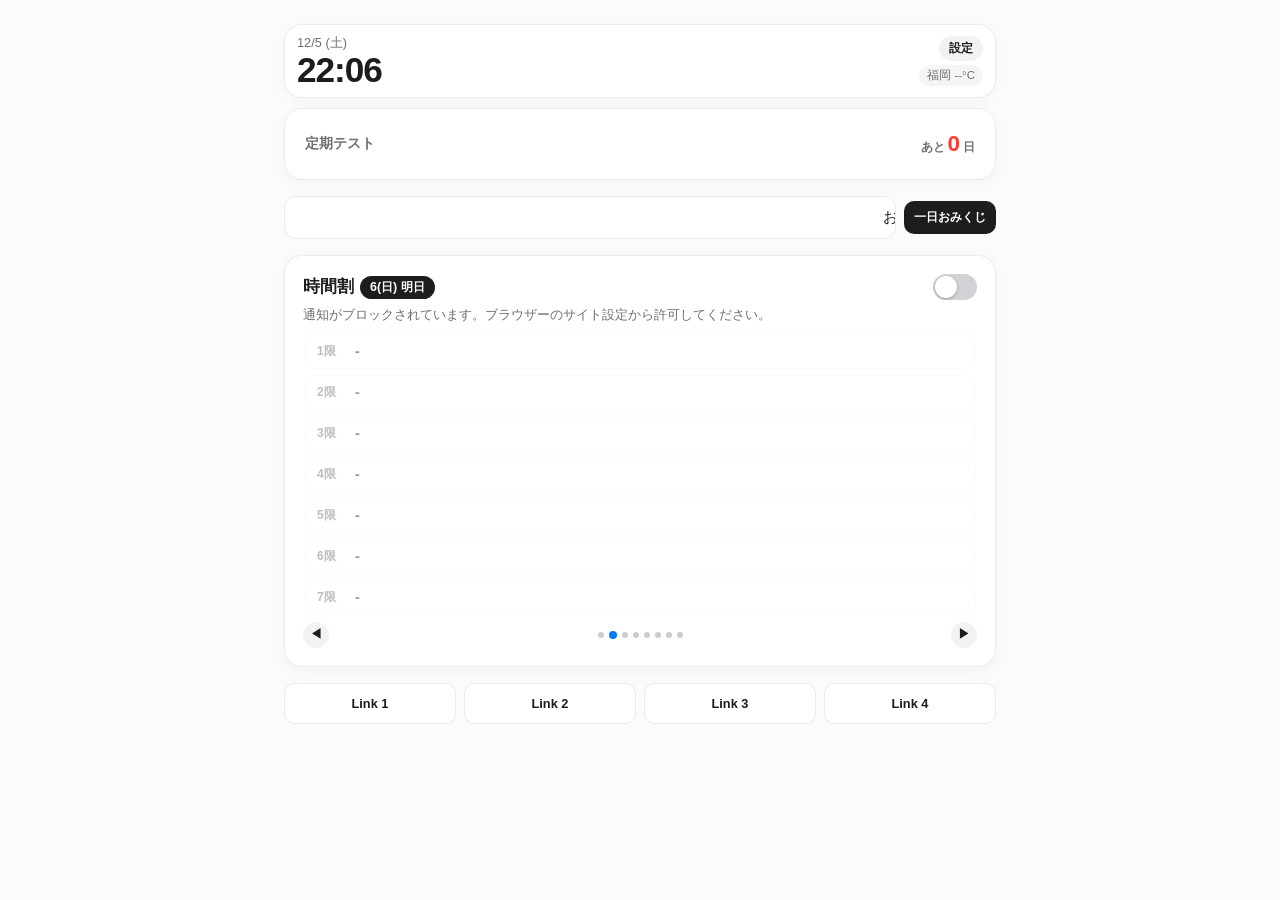
==== index.html @ 756558ee "Add subject selectors and schedule details Co-authored-by: Copilot <223556219+Copilot@users.noreply." ====
<!DOCTYPE html>
<html lang="ja">
<head>
  <meta charset="UTF-8">
  <meta name="viewport" content="width=device-width, initial-scale=1.0, maximum-scale=1.0, user-scalable=no, viewport-fit=cover">
  <meta name="theme-color" content="#fbfbfd">
  <title>1−4 案内箱</title>


  <!-- ☁️ Supabase ライブラリ -->
  <script src="https://cdn.jsdelivr.net/npm/@supabase/supabase-js@2"></script>


  <style>
    :root {
      --bg: #fbfbfd;
      --card: rgba(255, 255, 255, 0.88);
      --text: #1d1d1f;
      --sub: #6e6e73;
      --border: rgba(0, 0, 0, 0.08);
      --radius: 18px;
      --accent-red: #ff3b30;
      --accent-blue: #007aff;
      --accent-orange: #ff9500;
      --accent-purple: #af52de;
    }


    * { box-sizing: border-box; margin: 0; padding: 0; -webkit-tap-highlight-color: transparent; }

    html { min-height: 100%; background-color: var(--bg); }

    body {
      background-color: var(--bg);
      background-size: cover;
      background-position: center;
      background-attachment: fixed;
      min-height: 100vh;
      min-height: 100dvh;
      font-family: -apple-system, BlinkMacSystemFont, "SF Pro Text", "Helvetica Neue", sans-serif;
      color: var(--text);
      padding: calc(clamp(12px, 2.5vw, 24px) + env(safe-area-inset-top, 0px)) calc(clamp(12px, 3vw, 24px) + env(safe-area-inset-right, 0px)) calc(40px + env(safe-area-inset-bottom, 0px)) calc(clamp(12px, 3vw, 24px) + env(safe-area-inset-left, 0px));
      max-width: 760px;
      margin: 0 auto;
      -webkit-font-smoothing: antialiased;
    }


    .view { display: flex; flex-direction: column; gap: clamp(10px, 1.8vw, 16px); width: 100%; }
    .hidden, [hidden] { display: none !important; }


    /* すりガラスカード */
    .card {
      background: var(--card);
      border-radius: var(--radius);
      padding: clamp(12px, 2vw, 18px);
      border: 1px solid var(--border);
      backdrop-filter: blur(16px);
      -webkit-backdrop-filter: blur(16px);
      box-shadow: 0 4px 20px rgba(0,0,0,0.03);
    }


    /* トップエリア */
    .top-section-container { display: flex; gap: 10px; align-items: stretch; width: 100%; }
    .top-left-group { flex: 1; display: flex; flex-direction: column; gap: 10px; min-width: 0; }


    .banner-card {
      width: 115px; flex-shrink: 0; padding: 0; overflow: hidden;
      border-radius: var(--radius); display: flex; align-items: center; justify-content: center;
    }
    .banner-img { width: 100%; height: 100%; object-fit: cover; display: block; }


    /* ヘッダー */
    .status-bar { display: flex; justify-content: space-between; align-items: center; gap: 6px; padding: 10px 12px; }
    .header-left { display: flex; flex-direction: column; flex-shrink: 0; }
    .date { font-size: clamp(0.72rem, 1vw, 0.85rem); color: var(--sub); font-weight: 500; }
    .time { font-size: clamp(1.5rem, 3.2vw, 2.2rem); font-weight: 700; line-height: 1; letter-spacing: -0.03em; }


    .header-center { flex: 1; text-align: center; padding: 0 2px; overflow: hidden; }
    .header-custom-text { font-size: clamp(0.72rem, 1vw, 0.9rem); font-weight: 600; color: var(--text); white-space: nowrap; overflow: hidden; text-overflow: ellipsis; }


    .header-right { display: flex; flex-direction: column-reverse; align-items: flex-end; gap: 4px; flex-shrink: 0; }
    .weather { font-size: clamp(0.68rem, 0.9vw, 0.78rem); color: var(--sub); background: rgba(0,0,0,0.04); padding: 3px 8px; border-radius: 20px; font-weight: 500; white-space: nowrap; }
    .settings-btn { background: rgba(0,0,0,0.05); border: none; padding: 4px 10px; border-radius: 20px; cursor: pointer; font-size: clamp(0.72rem, 0.95vw, 0.82rem); color: var(--text); font-weight: 600; transition: background 0.2s; white-space: nowrap; }
    .settings-btn:active { background: rgba(0,0,0,0.12); }


    /* 明日提出・緊急提出物カード */
    .urgent-submission-card {
      background: linear-gradient(135deg, rgba(255, 59, 48, 0.08), rgba(255, 149, 0, 0.08));
      border: 1px solid rgba(255, 59, 48, 0.2);
    }
    .urgent-header { display: flex; align-items: center; gap: 6px; font-size: 0.9rem; font-weight: 700; color: var(--accent-red); margin-bottom: 8px; }
    .push-notification-toggle {
      appearance: none;
      -webkit-appearance: none;
      position: relative;
      width: 44px;
      height: 26px;
      flex: 0 0 auto;
      border: 0;
      border-radius: 999px;
      background: #d1d1d6;
      cursor: pointer;
      transition: background-color 0.2s ease;
    }
    .push-notification-toggle::after {
      content: "";
      position: absolute;
      top: 2px;
      left: 2px;
      width: 22px;
      height: 22px;
      border-radius: 50%;
      background: #fff;
      box-shadow: 0 1px 3px rgba(0, 0, 0, 0.25);
      transition: transform 0.2s ease;
    }
    .push-notification-toggle:checked { background: #34c759; }
    .push-notification-toggle:checked::after { transform: translateX(18px); }
    .push-notification-toggle:focus-visible { outline: 3px solid rgba(0, 122, 255, 0.45); outline-offset: 3px; }
    .push-notification-toggle:disabled { cursor: wait; opacity: 0.65; }
    .push-notification-status { display: none; margin: -4px 0 8px; font-size: 0.8rem; line-height: 1.45; color: var(--sub); }
    .push-notification-status:not(:empty) { display: block; }
    @media (prefers-reduced-motion: reduce) {
      .push-notification-toggle, .push-notification-toggle::after { transition: none; }
    }


    /* カウントダウン（インスタ風） */
    .insta-countdown-container { position: relative; overflow: hidden; border-radius: var(--radius); touch-action: pan-y; }
    .insta-slide-wrap { display: flex; transition: transform 0.42s cubic-bezier(0.22, 1, 0.36, 1); width: 100%; will-change: transform; }
    .insta-slide-item { flex: 0 0 100%; min-width: 100%; display: flex; justify-content: space-between; align-items: center; padding: 4px 2px; }
    .countdown-title { font-size: 0.85rem; font-weight: 700; color: var(--sub); }
    .countdown-days-wrap { display: flex; align-items: baseline; gap: 3px; }
    .countdown-label { font-size: 0.75rem; font-weight: 600; color: var(--sub); }
    .countdown-num { font-size: 1.4rem; font-weight: 800; color: var(--accent-red); }


    .insta-nav { display: flex; justify-content: space-between; align-items: center; margin-top: 6px; }
    .insta-arrow { background: rgba(0,0,0,0.05); border: none; width: 26px; height: 26px; border-radius: 13px; cursor: pointer; font-size: 0.75rem; font-weight: bold; color: var(--text); display: flex; align-items: center; justify-content: center; }
    .insta-arrow:disabled { opacity: 0.2; cursor: default; }
    .insta-dots { display: flex; gap: 5px; align-items: center; justify-content: center; }
    .insta-dot { width: 6px; height: 6px; border-radius: 50%; background: rgba(0,0,0,0.2); transition: all 0.2s; }
    .insta-dot.active { width: 8px; height: 8px; background: var(--accent-blue); }


    /* 電光掲示板 */
    .ticker-wrap { overflow: hidden; white-space: nowrap; background: var(--card); border: 1px solid var(--border); border-radius: 12px; padding: 10px 12px; backdrop-filter: blur(16px); }
    .ticker-content { display: inline-block; padding-left: 100%; animation: marquee var(--ticker-duration, 15s) linear infinite; font-size: clamp(0.85rem, 1.2vw, 0.95rem); font-weight: 500; color: var(--text); }
    @keyframes marquee { 0% { transform: translate3d(0, 0, 0); } 100% { transform: translate3d(-100%, 0, 0); } }
    .ticker-row { display: flex; align-items: center; gap: 8px; }
    .ticker-row .ticker-wrap { flex: 1; min-width: 0; }
    .ticker-omikuji-btn { flex: 0 0 auto; border: 0; border-radius: 10px; padding: 8px 10px; color: #fff; background: var(--text); font-size: 0.75rem; font-weight: 700; cursor: pointer; }
    .ticker-wrap.neon { box-shadow: 0 0 8px var(--neon-color), 0 0 18px var(--neon-color); }
    .ticker-content.neon { text-shadow: 0 0 5px var(--neon-color), 0 0 14px var(--neon-color); }
    .ticker-wrap.flicker { animation: neon-flicker 900ms ease-out both; }
    @keyframes neon-flicker { 0%, 12%, 24% { opacity: .35; } 8%, 20%, 38%, 100% { opacity: 1; } 10%, 22% { opacity: .55; } }
    @media (prefers-reduced-motion: reduce) { .ticker-content { animation: none; padding-left: 0; } .ticker-wrap.flicker { animation: none; } }


    /* 時間割 */
    .schedule-header { display: flex; justify-content: space-between; align-items: center; margin-bottom: 10px; flex-wrap: wrap; gap: 6px; }
    .schedule-card-header { justify-content: space-between; }
    .push-notification-switch { display: inline-flex; align-items: center; margin-left: auto; cursor: pointer; }
    .schedule-title-group { display: flex; align-items: center; gap: 6px; flex-wrap: wrap; }
    .schedule-title { font-size: clamp(0.95rem, 1.3vw, 1.1rem); font-weight: 700; }
    .schedule-badge { font-size: 0.78rem; background: var(--text); color: #fff; padding: 3px 10px; border-radius: 12px; font-weight: 600; }
    .schedule-tag-badge { font-size: 0.78rem; background: rgba(0, 122, 255, 0.12); color: var(--accent-blue); padding: 3px 10px; border-radius: 12px; font-weight: 700; border: 1px solid rgba(0, 122, 255, 0.2); }


    .schedule-list { display: flex; flex-direction: column; gap: 6px; }
    .schedule-track { display: flex; overflow-x: auto; scroll-snap-type: x mandatory; scroll-behavior: smooth; overscroll-behavior-x: contain; -webkit-overflow-scrolling: touch; scrollbar-width: none; touch-action: pan-x pan-y; }
    .schedule-track::-webkit-scrollbar { display: none; }
    .schedule-day-slide { flex: 0 0 100%; min-width: 100%; scroll-snap-align: center; scroll-snap-stop: always; padding: 1px; }
    .holiday-omikuji-form { display: grid; gap: 8px; margin-top: 10px; }
    .holiday-omikuji-form .input { width: 100%; }
    @media (prefers-reduced-motion: reduce) { .schedule-track, .insta-slide-wrap { scroll-behavior: auto; transition-duration: 0.01ms; } }
    .slot-row { display: flex; align-items: center; gap: 10px; padding: 8px 12px; background: rgba(0, 0, 0, 0.03); border-radius: 10px; border: 1px solid rgba(0,0,0,0.03); }
    .slot-row.empty { opacity: 0.45; background: transparent; }
    .slot-row[role="button"] { cursor: pointer; }
    .slot-row[role="button"]:focus-visible { outline: 3px solid rgba(0, 122, 255, 0.45); outline-offset: 2px; }
    .slot-num { font-size: 0.75rem; font-weight: 700; color: var(--sub); width: 28px; flex-shrink: 0; }
    .slot-subject { font-size: 0.9rem; font-weight: 700; color: var(--text); width: 110px; flex-shrink: 0; overflow: hidden; text-overflow: ellipsis; white-space: nowrap; }
    .slot-detail { font-size: 0.78rem; color: var(--sub); flex: 1; overflow: hidden; text-overflow: ellipsis; white-space: nowrap; }


    .song-title-head { font-size: 0.9rem; font-weight: 700; color: var(--accent-purple); display: flex; align-items: center; gap: 6px; margin-bottom: 8px; }


    /* 提出物UI */
    .submission-row { display: flex; align-items: center; gap: 10px; padding: 8px 12px; background: rgba(0, 0, 0, 0.03); border-radius: 10px; border: 1px solid rgba(0,0,0,0.03); }
    .submission-title { font-size: 0.9rem; font-weight: 700; color: var(--text); width: 110px; flex-shrink: 0; overflow: hidden; text-overflow: ellipsis; white-space: nowrap; }
    .submission-date { font-size: 0.73rem; font-weight: 700; color: var(--accent-red); background: rgba(255, 59, 48, 0.1); padding: 3px 8px; border-radius: 6px; flex-shrink: 0; white-space: nowrap; }
    .submission-detail { font-size: 0.78rem; color: var(--sub); flex: 1; overflow: hidden; text-overflow: ellipsis; white-space: nowrap; }
    .schedule-detail-modal-box { max-height: min(85dvh, 760px); overflow-y: auto; }
    .schedule-detail-date { font-size: 0.82rem; font-weight: 600; color: var(--sub); }
    .schedule-detail-section { display: flex; flex-direction: column; gap: 8px; }
    .schedule-detail-label { font-size: 0.82rem; font-weight: 700; color: var(--sub); }
    .schedule-detail-text,
    .schedule-related-empty,
    .schedule-related-card { min-width: 0; overflow-wrap: break-word; word-break: break-word; white-space: pre-wrap; line-height: 1.65; }
    .schedule-detail-text { font-size: 0.92rem; }
    .schedule-related-list { display: flex; flex-direction: column; gap: 8px; }
    .schedule-related-card { padding: 10px 12px; border-radius: 10px; border: 1px solid var(--border); background: rgba(0, 0, 0, 0.03); }
    .schedule-related-title { font-weight: 700; }
    .schedule-related-deadline { margin-top: 3px; font-size: 0.78rem; font-weight: 700; color: var(--accent-red); }
    .schedule-related-detail { margin-top: 6px; font-size: 0.85rem; color: var(--sub); }
    @media (max-width: 600px) {
      .submission-row { display: grid; grid-template-columns: minmax(0, 1fr) auto; gap: 6px 8px; }
      .submission-title { width: auto; min-width: 0; white-space: normal; overflow-wrap: anywhere; }
      .submission-date { justify-self: end; }
      .submission-detail { grid-column: 1 / -1; min-width: 0; white-space: normal; overflow-wrap: anywhere; }
    }


    /* LINK */
    .home-links-grid { display: grid; grid-template-columns: repeat(4, 1fr); gap: 8px; }
    .compact-link-btn { background: var(--card); border: 1px solid var(--border); border-radius: 10px; padding: clamp(8px, 1.2vw, 12px) 4px; font-size: clamp(0.72rem, 1vw, 0.82rem); font-weight: 600; color: var(--text); text-align: center; cursor: pointer; overflow: hidden; text-overflow: ellipsis; white-space: nowrap; }


    /* 設定画面 */
    .settings-header { display: flex; justify-content: space-between; align-items: center; margin-bottom: 12px; }
    .settings-title { font-size: 1.2rem; font-weight: 700; }
    .form-group { display: flex; flex-direction: column; gap: 6px; margin-bottom: 14px; }
    .form-label { font-size: 0.82rem; font-weight: 600; color: var(--sub); }
    .input, .select { padding: 10px; border: 1px solid var(--border); border-radius: 10px; font-size: 0.9rem; background: rgba(245, 245, 247, 0.8); outline: none; }
    .file-input-wrapper { display: flex; gap: 8px; align-items: center; }


    .date-select-bar { display: flex; gap: 6px; overflow-x: auto; padding-bottom: 6px; margin-bottom: 10px; scrollbar-width: none; }
    .date-chip { flex: 0 0 auto; padding: 6px 12px; border-radius: 16px; border: 1px solid var(--border); font-size: 0.78rem; font-weight: 600; background: #fff; cursor: pointer; color: var(--sub); }
    .date-chip.selected { background: var(--text); color: #fff; border-color: var(--text); }


    .tag-select-container { display: flex; justify-content: space-between; align-items: center; background: rgba(0,0,0,0.02); padding: 8px 12px; border-radius: 10px; border: 1px solid var(--border); margin-bottom: 10px; }
    .tag-display-btn { background: var(--text); color: #fff; border: none; padding: 6px 14px; border-radius: 20px; font-size: 0.82rem; font-weight: 600; cursor: pointer; }


    .schedule-editor-grid { display: flex; flex-direction: column; gap: 8px; }
    .period-edit-row { display: flex; gap: 6px; align-items: center; }
    .period-tag { font-size: 0.75rem; font-weight: 700; width: 32px; color: var(--sub); flex-shrink: 0; }


    .edit-item-row { display: flex; gap: 6px; align-items: center; background: rgba(249, 249, 251, 0.8); padding: 8px; border-radius: 10px; border: 1px solid var(--border); margin-bottom: 6px; flex-wrap: wrap; }
    .del-btn { background: var(--accent-red); color: #fff; border: none; padding: 8px 12px; border-radius: 8px; cursor: pointer; font-size: 0.8rem; font-weight: 600; white-space: nowrap; }
    .add-btn { background: #34c759; color: #fff; border: none; padding: 10px; border-radius: 10px; cursor: pointer; font-size: 0.85rem; font-weight: 600; }
    .save-btn { background: var(--text); color: #fff; border: none; padding: 12px; border-radius: 12px; font-weight: 600; cursor: pointer; margin-top: 10px; }


    /* モーダル */
    .modal { position: fixed; inset: 0; background: rgba(0,0,0,0.4); backdrop-filter: blur(12px); display: flex; align-items: center; justify-content: center; opacity: 0; pointer-events: none; transition: opacity 0.2s; z-index: 1000; }
    .modal.active { opacity: 1; pointer-events: auto; }
    .modal-box { background: var(--card); width: 90%; max-width: 380px; border-radius: 20px; padding: 20px; display: flex; flex-direction: column; gap: 12px; }
    .modal-header { display: flex; justify-content: space-between; align-items: center; }
    .modal-close-btn { background: rgba(0,0,0,0.06); border: none; font-size: 1.1rem; width: 30px; height: 30px; border-radius: 15px; cursor: pointer; color: var(--sub); font-weight: bold; display: flex; align-items: center; justify-content: center; }
    .push-support-message { font-size: 0.92rem; line-height: 1.7; color: var(--text); }


    .tag-list-chips { display: flex; flex-wrap: wrap; gap: 8px; max-height: 180px; overflow-y: auto; padding: 4px; }
    .tag-chip-item { padding: 8px 14px; border-radius: 20px; border: 1px solid var(--border); background: #fff; font-size: 0.85rem; font-weight: 600; color: var(--text); cursor: pointer; }
    .tag-chip-item.active { background: var(--accent-blue); color: #fff; border-color: var(--accent-blue); }

    @media (max-width: 600px) {
      #settings-view { gap: 10px; }
      #settings-view > .card { padding: 12px; }
      #settings-view .form-group { min-width: 0; }
      #settings-view .input,
      #settings-view .select { min-width: 0; max-width: 100%; font-size: 16px; }
      #settings-view button,
      #tag-modal button,
      #omikuji-modal button { min-height: 44px; }

      .settings-header { position: sticky; top: 0; z-index: 2; padding: 4px 0 10px; background: var(--card); }
      .settings-header .settings-btn { min-height: 44px; padding: 8px 14px; }
      .file-input-wrapper { align-items: stretch; flex-direction: column; }
      .file-input-wrapper .input,
      .file-input-wrapper .del-btn { width: 100%; }
      .date-select-bar { gap: 8px; margin-right: -4px; padding: 2px 4px 10px; scroll-padding-inline: 4px; -webkit-overflow-scrolling: touch; }
      .date-chip { min-height: 44px; display: inline-flex; align-items: center; justify-content: center; padding: 8px 14px; }

      .tag-select-container { align-items: stretch; flex-direction: column; gap: 8px; }
      .tag-select-container > div { line-height: 1.5; overflow-wrap: anywhere; }
      .tag-display-btn,
      #settings-view .add-btn,
      #settings-view .omikuji-settings-btn,
      #settings-view > .card > .save-btn { width: 100%; }

      .period-edit-row { display: grid; grid-template-columns: 36px minmax(0, 1fr); gap: 8px; }
      .period-tag { grid-row: span 2; width: auto; }
      .period-edit-row .input,
      .period-edit-row .select { width: 100%; }
      .sub-edit-item > .select { width: 100%; }

      .edit-item-row { align-items: stretch; gap: 8px; padding: 10px; }
      .evt-edit-item,
      .link-edit-item { display: grid; grid-template-columns: minmax(0, 1fr); }
      .sub-edit-item { display: grid; grid-template-columns: minmax(0, 1fr); }
      .sub-edit-item > div { display: grid !important; grid-template-columns: repeat(2, minmax(0, 1fr)); width: 100%; }
      .sub-edit-item .select { width: 100%; }
      .edit-item-row .del-btn { width: 100%; }
      #omikuji-admin-list .edit-item-row { display: grid; grid-template-columns: minmax(0, 1fr) 72px; }
      #omikuji-admin-list .omikuji-rarity,
      #omikuji-admin-list .omikuji-message { grid-column: 1 / -1; width: 100%; }
      #omikuji-admin-list input[type="color"] { width: 100%; min-height: 44px; }
      #omikuji-admin-list .del-btn { width: 100%; }

      #settings-view > .card > .save-btn {
        position: sticky;
        bottom: 8px;
        z-index: 2;
        margin-top: 8px;
        padding: 14px;
        box-shadow: 0 4px 16px rgba(0, 0, 0, 0.18);
      }
      .modal { align-items: flex-end; padding: calc(12px + env(safe-area-inset-top, 0px)) calc(12px + env(safe-area-inset-right, 0px)) calc(12px + env(safe-area-inset-bottom, 0px)) calc(12px + env(safe-area-inset-left, 0px)); }
      .modal-box { width: 100%; max-width: none; max-height: min(85dvh, 720px); overflow-y: auto; padding: 16px; border-radius: 20px 20px 14px 14px; }
      .tag-list-chips { max-height: min(35dvh, 280px); }
      #tag-modal > .modal-box > div[style*="display:flex"] { align-items: stretch; flex-direction: column; }
      #tag-modal #new-tag-input,
      #tag-modal .add-btn { width: 100%; }
    }
  </style>
</head>
<body>


  <!-- ================= ホーム画面 ================= -->
  <div id="home-view" class="view">


    <!-- トップコンテナ -->
    <div class="top-section-container">
      <div class="top-left-group">
        <header class="card status-bar">
          <div class="header-left">
            <div id="date" class="date">--/-- (-)</div>
            <div id="time" class="time">00:00</div>
          </div>


          <div class="header-center">
            <div id="header-custom-display" class="header-custom-text"></div>
          </div>


          <div class="header-right">
            <div id="weather" class="weather">福岡 --°C</div>
            <button class="settings-btn" onclick="openAuthModal()">設定</button>
          </div>
        </header>


        <!-- 🚨 「明日提出」緊急提出物カード（カウントダウンの上に配置） -->
        <div id="urgent-submission-card" class="card urgent-submission-card hidden">
          <div class="urgent-header">
            <span>🚨 明日締め切り・提出物</span>
          </div>
          <div id="urgent-submission-list" class="schedule-list"></div>
        </div>


        <!-- ⏳ カウントダウン（インスタ風スライド） -->
        <div id="countdown-card" class="card hidden">
          <div class="insta-countdown-container">
            <div id="countdown-slide-wrap" class="insta-slide-wrap"></div>
          </div>
          <div id="countdown-insta-nav" class="insta-nav">
            <button id="cd-prev-btn" class="insta-arrow" onclick="prevCdSlide()">◀</button>
            <div id="cd-dots-container" class="insta-dots"></div>
            <button id="cd-next-btn" class="insta-arrow" onclick="nextCdSlide()">▶</button>
          </div>
        </div>
      </div>


      <!-- 縦長広告バナー -->
      <div id="banner-card" class="card banner-card hidden">
        <img id="banner-img" class="banner-img" src="" alt="広告バナー">
      </div>
    </div>


    <!-- 電光掲示板 -->
    <div class="ticker-row">
      <div class="ticker-wrap">
        <div id="ticker-text" class="ticker-content">お知らせはありません</div>
      </div>
      <button id="ticker-omikuji-btn" class="ticker-omikuji-btn" onclick="drawOmikuji()">一日おみくじ</button>
    </div>

    <!-- 📅 時間割 -->
    <div class="card">
      <div class="schedule-header schedule-card-header">
        <div class="schedule-title-group">
          <span class="schedule-title">時間割</span>
          <span id="schedule-target-label" class="schedule-badge">--</span>
          <span id="schedule-tag-label-date" class="schedule-tag-badge hidden">#休み</span>
        </div>
        <label class="push-notification-switch">
          <input
            id="push-notification-toggle"
            class="push-notification-toggle"
            type="checkbox"
            role="switch"
            aria-label="明日の時間割と提出物の通知"
            aria-describedby="push-notification-status">
        </label>
      </div>
      <p id="push-notification-status" class="push-notification-status" role="status" aria-live="polite"></p>
      
      <div id="schedule-list-container" class="schedule-track"></div>


      <div class="insta-nav">
        <button id="sched-prev-btn" class="insta-arrow" onclick="prevHomeOffset()">◀</button>
        <div id="sched-dots-container" class="insta-dots"></div>
        <button id="sched-next-btn" class="insta-arrow" onclick="nextHomeOffset()">▶</button>
      </div>
    </div>


    <!-- 📝 全提出物一覧 -->
    <div id="submissions-card" class="card hidden">
      <div class="schedule-header" style="margin-bottom: 8px;">
        <div class="schedule-title-group">
          <span class="schedule-title">📝 提出物・課題一覧</span>
        </div>
      </div>
      <div id="submissions-list-container" class="schedule-list"></div>
    </div>


    <!-- 🔗 小型LINKボタン集 -->
    <div id="home-links" class="home-links-grid"></div>
  </div>


  <!-- ================= 設定画面 ================= -->
  <div id="settings-view" class="view hidden">
    <div class="card">
      <div class="settings-header">
        <span class="settings-title">設定</span>
        <button class="settings-btn" onclick="showHome()">閉じる</button>
      </div>


      <div class="form-group">
        <label class="form-label">パスワード設定</label>
        <input type="password" id="cfg-password" class="input" placeholder="新しいパスワード（空欄の場合は変更なし）">
      </div>


      <!-- ⏳ カウントダウン管理 -->
      <div class="form-group" style="background: rgba(0,0,0,0.02); padding: 10px; border-radius: 10px;">
        <label class="form-label">⏳ イベントカウントダウン</label>
        <div id="event-editor-list"></div>
        <button class="add-btn" style="margin-top:6px;" onclick="addEventItem()">＋ イベントを追加</button>
      </div>


      <!-- 📢 縦長広告バナー -->
      <div class="form-group" style="background: rgba(0,0,0,0.02); padding: 10px; border-radius: 10px;">
        <label class="form-label">📢 部活・イベント縦長広告バナー</label>
        <div class="file-input-wrapper">
          <input type="file" id="cfg-banner-file" accept="image/*" class="input" onchange="handleBannerFileSelect(event)" style="flex: 1;">
          <button type="button" class="del-btn" onclick="clearBannerImage()">✕ 解除</button>
        </div>
      </div>


      <div class="form-group">
        <label class="form-label">ヘッダー表示テキスト</label>
        <input type="text" id="cfg-header-text" class="input" placeholder="例: 3年A組 / 本日の目標 など">
      </div>


      <div class="form-group">
        <label class="form-label">背景色</label>
        <input type="color" id="cfg-bg-color" value="#fbfbfd" style="width: 100%; height: 38px; border: none; cursor: pointer; border-radius: 8px;">
      </div>
      
      <div class="form-group">
        <label class="form-label">背景画像設定</label>
        <div class="file-input-wrapper">
          <input type="file" id="cfg-bg-file" accept="image/*" class="input" onchange="handleFileSelect(event)" style="flex: 1;">
          <button type="button" class="del-btn" onclick="clearBgImage()">✕ 解除</button>
        </div>
      </div>


      <div class="form-group">
        <label class="form-label">流れるお知らせ（掲示板）</label>
        <input type="text" id="cfg-notice" class="input" placeholder="連絡事項を入力">
      </div>


      <!-- 時間割とタグ -->
      <div class="form-group">
        <label class="form-label">時間割の管理（8日分）</label>
        <div id="date-select-bar" class="date-select-bar"></div>
        
        <div class="tag-select-container">
          <div style="font-size:0.85rem; font-weight:600; color:var(--sub);" id="current-tag-text">タグ: 設定なし</div>
          <button type="button" class="tag-display-btn" onclick="openTagModal()">🏷️ タグを選択</button>
        </div>


        <div id="schedule-editor" class="schedule-editor-grid"></div>
      </div>


      <!-- 📝 提出物・課題の管理 (月・日選択式) -->
      <div class="form-group">
        <label class="form-label">📝 提出物・課題の管理</label>
        <div id="submission-editor-list"></div>
        <button class="add-btn" onclick="addSubmissionItem()">＋ 提出物を追加</button>
      </div>


      <div class="form-group">
        <label class="form-label">LINK設定</label>
        <div id="link-editor-list"></div>
        <button class="add-btn" onclick="addLinkItem()">＋ リンクを追加</button>
      </div>

      <button type="button" class="add-btn omikuji-settings-btn" onclick="openOmikujiModal()">🎲 おみくじ</button>
      <button class="save-btn" onclick="saveSettings()">設定を保存して全員に共有</button>
    </div>
  </div>


  <!-- モーダル類 -->
  <div id="auth-modal" class="modal" onclick="closeAuthModal()">
    <div class="modal-box" onclick="event.stopPropagation()">
      <div class="modal-header">
        <div style="font-weight:700; font-size:1.1rem;">パスワード入力</div>
        <button class="modal-close-btn" onclick="closeAuthModal()">✕</button>
      </div>
      <input type="password" id="pwd-input" class="input" placeholder="パスワードを入力" onkeydown="if(event.key==='Enter') verifyPassword()">
      <button class="save-btn" onclick="verifyPassword()">認証</button>
    </div>
  </div>


  <div id="tag-modal" class="modal" onclick="closeTagModal()">
    <div class="modal-box" onclick="event.stopPropagation()">
      <div class="modal-header">
        <div style="font-weight:700; font-size:1.1rem;">🏷️ タグ一覧・選択</div>
        <button class="modal-close-btn" onclick="closeTagModal()">✕</button>
      </div>
      <div id="tag-list-chips" class="tag-list-chips"></div>
      <div style="display:flex; gap:6px; margin-top:8px;">
        <input type="text" id="new-tag-input" class="input" placeholder="新しいタグ名（例: 行事）" style="flex:1;">
        <button class="add-btn" style="white-space:nowrap; padding:8px 12px;" onclick="addNewTag()">追加</button>
      </div>
    </div>
  </div>


  <div id="omikuji-modal" class="modal" onclick="closeOmikujiModal()">
    <div class="modal-box" onclick="event.stopPropagation()">
      <div class="modal-header">
        <div style="font-weight:700; font-size:1.1rem;">🎲 おみくじ一覧・編集</div>
        <button class="modal-close-btn" onclick="closeOmikujiModal()">✕</button>
      </div>
      <div id="omikuji-admin-list"></div>
      <button type="button" class="add-btn" onclick="addOmikujiItem()">＋ おみくじを追加</button>
      <div id="omikuji-save-status" class="form-label" aria-live="polite">おみくじ設定はSupabaseのsettingsに保存されます。</div>
      <button type="button" class="save-btn" onclick="saveOmikujiSettings()">おみくじ設定を保存</button>
    </div>
  </div>

  <div id="push-support-modal" class="modal" aria-hidden="true" onclick="closePushSupportModal()">
    <div
      class="modal-box"
      role="dialog"
      aria-modal="true"
      aria-labelledby="push-support-title"
      aria-describedby="push-support-message"
      onclick="event.stopPropagation()">
      <div class="modal-header">
        <div id="push-support-title" style="font-weight:700; font-size:1.1rem;">プッシュ通知の設定について</div>
        <button type="button" class="modal-close-btn" aria-label="閉じる" onclick="closePushSupportModal()">✕</button>
      </div>
      <p id="push-support-message" class="push-support-message"></p>
      <button type="button" class="save-btn" onclick="closePushSupportModal()">閉じる</button>
    </div>
  </div>

  <div id="schedule-detail-modal" class="modal" aria-hidden="true" onclick="closeScheduleDetailModal()">
    <div
      class="modal-box schedule-detail-modal-box"
      role="dialog"
      aria-modal="true"
      aria-labelledby="schedule-detail-title"
      onclick="event.stopPropagation()">
      <div class="modal-header">
        <div id="schedule-detail-title" style="font-weight:700; font-size:1.1rem;"></div>
        <button type="button" class="modal-close-btn" aria-label="閉じる" onclick="closeScheduleDetailModal()">✕</button>
      </div>
      <div id="schedule-detail-date" class="schedule-detail-date"></div>
      <section class="schedule-detail-section" aria-labelledby="schedule-detail-content-label">
        <div id="schedule-detail-content-label" class="schedule-detail-label">授業の詳細・持ち物・メモ</div>
        <div id="schedule-detail-content" class="schedule-detail-text"></div>
      </section>
      <section class="schedule-detail-section" aria-labelledby="schedule-related-label">
        <div id="schedule-related-label" class="schedule-detail-label">関連する提出物</div>
        <div id="schedule-related-list" class="schedule-related-list"></div>
      </section>
    </div>
  </div>

  <script>
    const SUPABASE_URL = "https://kvlruwtidwvopfsphnqc.supabase.co";
    const VAPID_PUBLIC_KEY = "BNEeyz-ltZd7IsY6MKKSa-nA0_Uj8epEBhDEdVnNdfTEN07qyacsUCgCYS2PJqWLm_CiG6TMitpfDTyefsGXgKA";
    const SUPABASE_PUBLIC_KEY = "eyJhbGciOiJIUzI1NiIsInR5cCI6IkpXVCJ9.eyJpc3MiOiJzdXBhYmFzZSIsInJlZiI6Imt2bHJ1d3RpZHd2b3Bmc3BobnFjIiwicm9sZSI6ImFub24iLCJpYXQiOjE3OTEzMjkxNzUsImV4cCI6MjEwNjkwNTE3NX0.Iqc7ezCNKaU68UmgBOEsETdQjZHgbhKXOx6mK0utvBk";
    const SUPABASE_KEY = "eyJhbGciOiJIUzI1NiIsInR5cCI6IkpXVCJ9.eyJpc3MiOiJzdXBhYmFzZSIsInJlZiI6Imt2bHJ1d3RpZHd2b3Bmc3BobnFjIiwicm9sZSI6ImFub24iLCJpYXQiOjE3OTEzMjkxNzUsImV4cCI6MjEwNjkwNTE3NX0.Iqc7ezCNKaU68UmgBOEsETdQjZHgbhKXOx6mK0utvBk";


    let supabaseClient = null;
    try {
      if (window.supabase && typeof window.supabase.createClient === 'function') {
        supabaseClient = window.supabase.createClient(SUPABASE_URL, SUPABASE_PUBLIC_KEY);
      }
    } catch(e) { console.error("Supabase Error:", e); }


    const days = ['日', '月', '火', '水', '木', '金', '土'];
    const SUBJECT_OPTIONS = [
      '歴史総合', '公共', '数学A', '数学1', '現代の国語', '言語文化',
      '物理基礎', '生物基礎', 'コミュニケーション1', '論理表現１',
      '総合探求', '保健', '家庭基礎', '美術１', '体育'
    ];
    const _0x9b = atob('eXVtaXJpbWE=');


    let portalData = { headerText: '', bgColor: '#fbfbfd', notice: 'お知らせはありません', customPassword: '' };
    let eventsData = [{ title: '定期テスト', date: '' }];
    let linksData = [{ label: 'Link 1', url: '' }, { label: 'Link 2', url: '' }, { label: 'Link 3', url: '' }, { label: 'Link 4', url: '' }];
    let submissionsData = []; 
    let customTags = ['休み', '定期テスト']; 
    let omikujiList = [
      { rarity: '大吉', message: '小テストで満点！今日は自信を持っていこう。', color: '#ff2d55' },
      { rarity: '中吉', message: '平和で楽しい一日になりそう。', color: '#39ff14' },
      { rarity: '小吉', message: '誰かの親切に出会えるかも。', color: '#00c8ff' },
      { rarity: '凶', message: '忘れ物に注意。出発前に持ち物を確認しよう。', color: '#bf5af2' }
    ];
    let selectedImageBase64 = '';
    let selectedBannerBase64 = '';
    let scheduleData = {};
    let currentHomeOffset = 0;
    let currentCdIndex = 0;
    let selectedEditDateKey = '';


    const SETTINGS_REFRESH_INTERVAL_MS = 5 * 60 * 1000;
    let settingsAuthorized = false;
    let midnightTimer = null;
    let scheduleScrollTimer = null;
    let countdownTouchStart = null;
    let lastSettingsFetchAt = 0;
    let settingsFetchInProgress = false;
    let submissionsLoadedFromSupabase = false;
    let submissionExpiryInProgress = false;
    let lastAutoScheduleDate = new Date().getHours() >= 18 ? todayISODate() : '';


    async function fetchAllFromSupabase(showErrors = true) {
      if (settingsFetchInProgress) return;
      settingsFetchInProgress = true;
      submissionsLoadedFromSupabase = false;
      lastSettingsFetchAt = Date.now();
      try {
        if (supabaseClient) {
          const { data, error } = await supabaseClient.from('settings').select('key, value');
          let hasSavedOmikuji = false;
          if (error) {
            console.error('settingsテーブルの読み込みに失敗しました:', error);
            if (showErrors) alert(`設定を読み込めませんでした: ${error.message}`);
          } else if (data && data.length > 0) {
            const config = {};
            data.forEach(item => { config[item.key] = item.value; });
            hasSavedOmikuji = Object.prototype.hasOwnProperty.call(config, 'omikuji_list');


            portalData.headerText = config.header_text || '';
            portalData.bgColor = config.bg_color || '#fbfbfd';
            portalData.notice = config.notice || 'お知らせはありません';
            portalData.customPassword = config.custom_password || '';
            selectedImageBase64 = config.bg_img_file || '';
            selectedBannerBase64 = config.banner_img_file || '';


            if (config.event_list) { try { eventsData = JSON.parse(config.event_list); } catch(e){} }
            if (config.schedules) { try { scheduleData = JSON.parse(config.schedules); } catch(e){} }
            if (config.links) { try { linksData = JSON.parse(config.links); } catch(e){} }
            if (Object.prototype.hasOwnProperty.call(config, 'submissions')) {
              try {
                const savedSubmissions = JSON.parse(config.submissions);
                if (Array.isArray(savedSubmissions)) {
                  submissionsData = savedSubmissions;
                  submissionsLoadedFromSupabase = true;
                } else {
                  console.error('提出物設定の形式が正しくありません。');
                }
              } catch (err) {
                console.error('提出物設定を読み込めません:', err);
              }
            }
            if (config.custom_tags) { try { customTags = JSON.parse(config.custom_tags); } catch(e){} }
            if (config.omikuji_list) {
              try {
                const savedItems = JSON.parse(config.omikuji_list);
                if (Array.isArray(savedItems)) {
                  omikujiList = savedItems.map((item, index) => ({
                    rarity: item.rarity || '',
                    message: item.message || [item.title, item.desc].filter(Boolean).join(' ') || `おみくじ${index + 1}`,
                    color: item.color || item.neon_color || '#39ff14'
                  }));
                }
              } catch(e) { console.error('おみくじ設定を読み込めません:', e); }
            }
          }
          if (!error && !hasSavedOmikuji) {
            const { data: legacyItems, error: legacyError } = await supabaseClient
              .from('omikuji_items')
              .select('message, neon_color, enabled, sort_order')
              .order('sort_order')
              .limit(100);
            if (legacyError) {
              console.error('旧omikuji_itemsからの移行読み込みに失敗しました:', legacyError);
            } else if (legacyItems && legacyItems.length) {
              omikujiList = legacyItems
                .filter(item => item.enabled !== false)
                .map(item => ({ message: item.message, color: item.neon_color || '#39ff14' }));
            }
          }
        }
      } catch (err) { console.error('通信エラー:', err); }
      finally {
        settingsFetchInProgress = false;
        cleanAndMaintainSchedules();
        applyStylesAndText();
        renderHomeSchedule();
        renderHomeSubmissions();
        renderHomeLinks();
        restoreDailyOmikuji();
        void expireTodaySubmissions();
      }
    }

    async function expireTodaySubmissions() {
      const now = new Date();
      if (
        now.getHours() < 18 ||
        document.hidden ||
        !document.getElementById('settings-view').classList.contains('hidden') ||
        !submissionsLoadedFromSupabase ||
        settingsFetchInProgress ||
        submissionExpiryInProgress
      ) return;

      const todayMonth = String(now.getMonth() + 1);
      const todayDay = String(now.getDate());
      const remaining = submissionsData.filter(item =>
        !(String(Number(item.month)) === todayMonth && String(Number(item.day)) === todayDay)
      );
      if (remaining.length === submissionsData.length) return;
      if (!supabaseClient) {
        console.error('提出物を自動削除できません: Supabaseに接続されていません。');
        return;
      }

      submissionExpiryInProgress = true;
      try {
        const { error } = await supabaseClient
          .from('settings')
          .upsert([{ key: 'submissions', value: JSON.stringify(remaining) }], { onConflict: 'key' });
        if (error) {
          console.error('期限切れ提出物の削除に失敗しました:', error);
          return;
        }
        submissionsData = remaining;
        renderHomeSubmissions();
      } catch (error) {
        console.error('期限切れ提出物の削除に失敗しました:', error);
      } finally {
        submissionExpiryInProgress = false;
      }
    }

    async function refreshSettingsIfStale() {
      if (document.hidden || !document.getElementById('settings-view').classList.contains('hidden')) return;
      if (settingsFetchInProgress || Date.now() - lastSettingsFetchAt < SETTINGS_REFRESH_INTERVAL_MS) return;
      await fetchAllFromSupabase(false);
    }


    async function saveSettings() {
      if (!supabaseClient) { alert("❌ Supabase未接続"); return; }


      captureScheduleEditorInputs();


      const newPwd = document.getElementById('cfg-password').value.trim();
      const headerText = document.getElementById('cfg-header-text').value.trim();
      const bgColor = document.getElementById('cfg-bg-color').value;
      const notice = document.getElementById('cfg-notice').value.trim();


      // カウントダウン収集
      const evtItems = document.querySelectorAll('.evt-edit-item');
      eventsData = [];
      evtItems.forEach(item => {
        const title = item.querySelector('.evt-title').value.trim();
        const date = item.querySelector('.evt-date').value;
        if (title || date) eventsData.push({ title: title || 'イベント', date });
      });


      collectSubmissionInputs();


      // リンク収集
      const linkItems = document.querySelectorAll('.link-edit-item');
      linksData = [];
      linkItems.forEach(item => {
        const label = item.querySelector('.link-lbl').value.trim();
        const url = item.querySelector('.link-url').value.trim();
        if (label || url) linksData.push({ label: label || 'Link', url });
      });


      const updates = [
        { key: 'header_text', value: headerText },
        { key: 'bg_color', value: bgColor },
        { key: 'bg_img_file', value: selectedImageBase64 },
        { key: 'banner_img_file', value: selectedBannerBase64 },
        { key: 'notice', value: notice },
        { key: 'event_list', value: JSON.stringify(eventsData) },
        { key: 'schedules', value: JSON.stringify(scheduleData) },
        { key: 'submissions', value: JSON.stringify(submissionsData) },
        { key: 'links', value: JSON.stringify(linksData) },
        { key: 'custom_tags', value: JSON.stringify(customTags) },
      ];


      if (newPwd) updates.push({ key: 'custom_password', value: newPwd });


      const { error } = await supabaseClient.from('settings').upsert(updates, { onConflict: 'key' });


      if (error) { alert("❌ 保存失敗: " + error.message); }
      else {
        alert("☁️ 設定を保存しました！");
        await fetchAllFromSupabase();
        showHome();
      }
    }


    function getDateObj(offsetDays = 0) { const d = new Date(); d.setDate(d.getDate() + offsetDays); return d; }
    function formatDateKey(dateObj) { return `${String(dateObj.getMonth() + 1).padStart(2, '0')}-${String(dateObj.getDate()).padStart(2, '0')}`; }
    function scheduleKeyForDate(dateObj) {
      const isoKey = formatISODate(dateObj);
      const legacyKey = formatDateKey(dateObj);
      const hasScheduleContent = key => {
        const day = scheduleData[key];
        if (!day) return false;
        if (typeof day.tag === 'string' && day.tag.trim()) return true;
        return Array.from({ length: 7 }, (_, index) => day[index + 1])
          .some(period => period && (String(period.sub || '').trim() || String(period.det || '').trim()));
      };

      if (hasScheduleContent(isoKey)) return isoKey;
      if (hasScheduleContent(legacyKey)) return legacyKey;
      if (Object.prototype.hasOwnProperty.call(scheduleData, isoKey)) return isoKey;
      if (Object.prototype.hasOwnProperty.call(scheduleData, legacyKey)) return legacyKey;
      return isoKey;
    }
    function formatISODate(dateObj) { return `${dateObj.getFullYear()}-${String(dateObj.getMonth() + 1).padStart(2, '0')}-${String(dateObj.getDate()).padStart(2, '0')}`; }


    function formatDateLabel(dateObj, offset) {
      const m = dateObj.getMonth() + 1; const d = dateObj.getDate(); const w = days[dateObj.getDay()];
      let tag = offset === 0 ? '今日' : offset === 1 ? '明日' : offset === 7 ? '来週' : '';
      return `${d}(${w}) ${tag}`.trim();
    }

    function getSubmissionSubject(item) {
      if (SUBJECT_OPTIONS.includes(item.subject)) return item.subject;
      return SUBJECT_OPTIONS.includes(item.title) ? item.title : '';
    }

    function openScheduleDetailModal(targetDate, offset, period, periodData) {
      const subject = periodData.sub || '';
      document.getElementById('schedule-detail-title').textContent =
        `${period}時間目　${subject || '教科なし'}`;
      document.getElementById('schedule-detail-date').textContent =
        formatDateLabel(targetDate, offset);
      document.getElementById('schedule-detail-content').textContent =
        periodData.det || '詳細は登録されていません。';

      const relatedList = document.getElementById('schedule-related-list');
      relatedList.replaceChildren();
      const relatedSubmissions = subject
        ? submissionsData.filter(item => getSubmissionSubject(item) === subject)
        : [];
      if (relatedSubmissions.length === 0) {
        const emptyMessage = document.createElement('div');
        emptyMessage.className = 'schedule-related-empty';
        emptyMessage.textContent = '現在、関連する提出物はありません。';
        relatedList.append(emptyMessage);
      } else {
        relatedSubmissions.forEach(item => {
          const card = document.createElement('article');
          card.className = 'schedule-related-card';
          const title = document.createElement('div');
          title.className = 'schedule-related-title';
          title.textContent = item.title || item.subject || '課題';
          const deadline = document.createElement('div');
          deadline.className = 'schedule-related-deadline';
          deadline.textContent = item.month && item.day
            ? `提出期限：${item.month}月${item.day}日`
            : '提出期限：期限なし';
          const detail = document.createElement('div');
          detail.className = 'schedule-related-detail';
          detail.textContent = item.detail || '詳細はありません。';
          card.append(title, deadline, detail);
          relatedList.append(card);
        });
      }

      const modal = document.getElementById('schedule-detail-modal');
      modal.classList.add('active');
      modal.setAttribute('aria-hidden', 'false');
    }

    function closeScheduleDetailModal() {
      const modal = document.getElementById('schedule-detail-modal');
      modal.classList.remove('active');
      modal.setAttribute('aria-hidden', 'true');
    }


    function cleanAndMaintainSchedules() {
      for (let i = 0; i <= 7; i++) {
        const key = scheduleKeyForDate(getDateObj(i));
        if (!scheduleData[key]) scheduleData[key] = { tag: '' };
        for (let p = 1; p <= 7; p++) { if (!scheduleData[key][p]) scheduleData[key][p] = { sub: '', det: '' }; }
      }
    }


    function updateClock() {
      const now = new Date();
      document.getElementById('date').textContent = `${now.getMonth() + 1}/${now.getDate()} (${days[now.getDay()]})`;
      document.getElementById('time').textContent = `${String(now.getHours()).padStart(2,'0')}:${String(now.getMinutes()).padStart(2,'0')}`;
      const today = formatISODate(now);
      if (now.getHours() >= 18 && lastAutoScheduleDate !== today) {
        lastAutoScheduleDate = today;
        goToScheduleDay(1);
        void expireTodaySubmissions();
      }
    }


    function renderHomeSchedule() {
      const container = document.getElementById('schedule-list-container');
      container.replaceChildren();
      for (let offset = 0; offset <= 7; offset++) {
        const targetDate = getDateObj(offset);
        const dayData = scheduleData[scheduleKeyForDate(targetDate)] || {};
        const slide = document.createElement('section');
        slide.className = 'schedule-day-slide';
        slide.setAttribute('aria-label', formatDateLabel(targetDate, offset));
        if (dayData.tag === '休み') {
          const title = document.createElement('div');
          title.className = 'song-title-head';
          title.textContent = '休日';
          const description = document.createElement('div');
          description.className = 'form-label';
          description.textContent = 'あなたのおみくじ、あした誰かが引くかも？';
          const form = document.createElement('form');
          form.className = 'holiday-omikuji-form';
          const rarityLabel = document.createElement('label');
          rarityLabel.className = 'form-label';
          rarityLabel.htmlFor = `holiday-omikuji-rarity-${offset}`;
          rarityLabel.textContent = 'レア度（自由記入）';
          const rarity = document.createElement('input');
          rarity.type = 'text';
          rarity.id = `holiday-omikuji-rarity-${offset}`;
          rarity.className = 'input holiday-omikuji-rarity';
          rarity.maxLength = 32;
          rarity.placeholder = '例: 超大吉、伝説級';
          const messageLabel = document.createElement('label');
          messageLabel.className = 'form-label';
          messageLabel.htmlFor = `holiday-omikuji-message-${offset}`;
          messageLabel.textContent = 'おみくじの内容';
          const message = document.createElement('textarea');
          message.id = `holiday-omikuji-message-${offset}`;
          message.className = 'input holiday-omikuji-message';
          message.maxLength = 160;
          message.rows = 2;
          message.required = true;
          message.placeholder = '今日の運勢やひとこと';
          const colorLabel = document.createElement('label');
          colorLabel.className = 'form-label';
          colorLabel.htmlFor = `holiday-omikuji-color-${offset}`;
          colorLabel.textContent = 'おみくじの色';
          const color = document.createElement('input');
          color.type = 'color';
          color.id = `holiday-omikuji-color-${offset}`;
          color.className = 'input holiday-omikuji-color';
          color.value = '#39ff14';
          const status = document.createElement('div');
          status.className = 'form-label holiday-omikuji-status';
          status.setAttribute('aria-live', 'polite');
          const submit = document.createElement('button');
          submit.type = 'submit';
          submit.className = 'add-btn';
          submit.textContent = '🎲 おみくじを共有する';
          form.append(rarityLabel, rarity, messageLabel, message, colorLabel, color, status, submit);
          form.addEventListener('submit', submitHolidayOmikuji);
          slide.append(title, description, form);
        } else {
          const list = document.createElement('div');
          list.className = 'schedule-list';
          for (let period = 1; period <= 7; period++) {
            const periodData = dayData[period] || { sub: '', det: '' };
            const hasData = periodData.sub || periodData.det;
            const row = document.createElement('div');
            row.className = `slot-row ${hasData ? '' : 'empty'}`;
            row.setAttribute('role', 'button');
            row.tabIndex = 0;
            const number = document.createElement('div');
            number.className = 'slot-num';
            number.textContent = `${period}限`;
            const subject = document.createElement('div');
            subject.className = 'slot-subject';
            subject.textContent = periodData.sub || '-';
            const detail = document.createElement('div');
            detail.className = 'slot-detail';
            detail.textContent = periodData.det || '';
            row.append(number, subject, detail);
            row.addEventListener('click', () => openScheduleDetailModal(
              targetDate,
              offset,
              period,
              periodData
            ));
            row.addEventListener('keydown', event => {
              if (event.key === 'Enter' || event.key === ' ') {
                event.preventDefault();
                openScheduleDetailModal(targetDate, offset, period, periodData);
              }
            });
            list.append(row);
          }
          slide.append(list);
        }
        container.append(slide);
      }
      requestAnimationFrame(() => {
        container.scrollLeft = currentHomeOffset * container.clientWidth;
        updateScheduleHeader();
      });
      renderScheduleDots();
    }

    function updateScheduleHeader() {
      const targetDate = getDateObj(currentHomeOffset);
      const dayData = scheduleData[scheduleKeyForDate(targetDate)] || {};
      const currentTag = dayData.tag || '';
      document.getElementById('schedule-target-label').textContent = formatDateLabel(targetDate, currentHomeOffset);
      const tagLabelDate = document.getElementById('schedule-tag-label-date');
      tagLabelDate.textContent = currentTag ? `#${currentTag}` : '';
      tagLabelDate.classList.toggle('hidden', !currentTag);
    }

    function renderScheduleDots() {
      const dotsContainer = document.getElementById('sched-dots-container');
      dotsContainer.innerHTML = '';
      for (let i = 0; i <= 7; i++) {
        const dot = document.createElement('div');
        dot.className = `insta-dot ${i === currentHomeOffset ? 'active' : ''}`;
        dot.onclick = () => goToScheduleDay(i);
        dotsContainer.appendChild(dot);
      }
      document.getElementById('sched-prev-btn').disabled = (currentHomeOffset === 0);
      document.getElementById('sched-next-btn').disabled = (currentHomeOffset === 7);
    }


    function goToScheduleDay(offset) {
      currentHomeOffset = Math.max(0, Math.min(7, offset));
      document.getElementById('schedule-list-container').scrollTo({
        left: currentHomeOffset * document.getElementById('schedule-list-container').clientWidth,
        behavior: 'smooth'
      });
      updateScheduleHeader();
      renderScheduleDots();
    }

    function handleScheduleScroll() {
      clearTimeout(scheduleScrollTimer);
      scheduleScrollTimer = setTimeout(() => {
        const track = document.getElementById('schedule-list-container');
        const offset = Math.max(0, Math.min(7, Math.round(track.scrollLeft / Math.max(track.clientWidth, 1))));
        if (offset === currentHomeOffset) return;
        currentHomeOffset = offset;
        updateScheduleHeader();
        renderScheduleDots();
      }, 100);
    }

    function prevHomeOffset() { if (currentHomeOffset > 0) goToScheduleDay(currentHomeOffset - 1); }
    function nextHomeOffset() { if (currentHomeOffset < 7) goToScheduleDay(currentHomeOffset + 1); }


    function renderCountdowns() {
      const card = document.getElementById('countdown-card');
      const wrap = document.getElementById('countdown-slide-wrap');
      const dotsContainer = document.getElementById('cd-dots-container');


      if (!eventsData || eventsData.length === 0) { card.classList.add('hidden'); return; }


      card.classList.remove('hidden');
      wrap.innerHTML = ''; dotsContainer.innerHTML = '';


      const today = new Date(); today.setHours(0,0,0,0);


      eventsData.forEach((evt, idx) => {
        let diffDays = 0;
        if (evt.date) {
          const target = new Date(evt.date + 'T00:00:00');
          diffDays = Math.ceil((target - today) / (1000 * 60 * 60 * 24));
        }


        const slide = document.createElement('div');
        slide.className = 'insta-slide-item';
        slide.innerHTML = `
          <div class="countdown-title">${evt.title || 'イベント'}</div>
          <div class="countdown-days-wrap">
            <span class="countdown-label">あと</span>
            <span class="countdown-num">${diffDays >= 0 ? diffDays : 0}</span>
            <span class="countdown-label">日</span>
          </div>
        `;
        wrap.appendChild(slide);


        const dot = document.createElement('div');
        dot.className = `insta-dot ${idx === currentCdIndex ? 'active' : ''}`;
        dot.onclick = () => setCdIndex(idx);
        dotsContainer.appendChild(dot);
      });


      if (eventsData.length <= 1) document.getElementById('countdown-insta-nav').classList.add('hidden');
      else document.getElementById('countdown-insta-nav').classList.remove('hidden');


      setCdIndex(currentCdIndex);
    }


    function setCdIndex(index) {
      if (index < 0) index = 0;
      if (index >= eventsData.length) index = eventsData.length - 1;
      currentCdIndex = index;
      
      const wrap = document.getElementById('countdown-slide-wrap');
      wrap.style.transform = `translateX(-${currentCdIndex * 100}%)`;


      const dots = document.querySelectorAll('#cd-dots-container .insta-dot');
      dots.forEach((d, i) => d.classList.toggle('active', i === currentCdIndex));


      document.getElementById('cd-prev-btn').disabled = (currentCdIndex === 0);
      document.getElementById('cd-next-btn').disabled = (currentCdIndex === eventsData.length - 1);
    }


    function prevCdSlide() { setCdIndex(currentCdIndex - 1); }
    function nextCdSlide() { setCdIndex(currentCdIndex + 1); }

    function startCountdownSwipe(event) {
      if (event.touches.length !== 1) {
        countdownTouchStart = null;
        return;
      }
      const touch = event.touches[0];
      countdownTouchStart = { x: touch.clientX, y: touch.clientY };
    }

    function finishCountdownSwipe(event) {
      if (!countdownTouchStart || event.changedTouches.length !== 1) {
        countdownTouchStart = null;
        return;
      }
      const touch = event.changedTouches[0];
      const deltaX = touch.clientX - countdownTouchStart.x;
      const deltaY = touch.clientY - countdownTouchStart.y;
      countdownTouchStart = null;
      if (Math.abs(deltaX) < 45 || Math.abs(deltaX) < Math.abs(deltaY) * 1.2) return;
      if (deltaX < 0) nextCdSlide();
      else prevCdSlide();
    }


    // 📝 提出物描画（「明日提出」判定）
    function renderHomeSubmissions() {
      const urgentCard = document.getElementById('urgent-submission-card');
      const urgentContainer = document.getElementById('urgent-submission-list');
      const allCard = document.getElementById('submissions-card');
      const allContainer = document.getElementById('submissions-list-container');


      urgentContainer.innerHTML = ''; allContainer.innerHTML = '';


      if (!submissionsData || submissionsData.length === 0) {
        urgentCard.classList.add('hidden'); allCard.classList.add('hidden'); return;
      }


      allCard.classList.remove('hidden');


      const tomorrowObj = getDateObj(1);
      const tMonth = String(tomorrowObj.getMonth() + 1);
      const tDay = String(tomorrowObj.getDate());
      
      let hasUrgent = false;


      const isTomorrow = item => String(Number(item.month)) === tMonth && String(Number(item.day)) === tDay;
      const sortedSubmissions = [...submissionsData].sort((left, right) => Number(isTomorrow(right)) - Number(isTomorrow(left)));

      sortedSubmissions.forEach(item => {
        const dateStr = (item.month && item.day) ? `${item.month}月${item.day}日` : '期限なし';


        const row = document.createElement('div');
        row.className = 'submission-row';
        row.innerHTML = `
          <div class="submission-title">${item.title || '課題'}</div>
          <div class="submission-date">〆 ${dateStr}</div>
          <div class="submission-detail">${item.detail || ''}</div>
        `;
        allContainer.appendChild(row);


        // 明日締め切りの判定
        if (isTomorrow(item)) {
          hasUrgent = true;
          const uRow = row.cloneNode(true);
          urgentContainer.appendChild(uRow);
        }
      });


      if (hasUrgent) urgentCard.classList.remove('hidden');
      else urgentCard.classList.add('hidden');
    }


    function applyStylesAndText() {
      document.getElementById('header-custom-display').textContent = portalData.headerText || '';
      const backgroundColor = portalData.bgColor || '#fbfbfd';
      document.body.style.backgroundColor = backgroundColor;
      document.querySelector('meta[name="theme-color"]').content = backgroundColor;
      document.body.style.backgroundImage = selectedImageBase64 ? `url('${selectedImageBase64}')` : 'none';
      renderTicker();


      const bannerCard = document.getElementById('banner-card');
      if (selectedBannerBase64) {
        document.getElementById('banner-img').src = selectedBannerBase64;
        bannerCard.classList.remove('hidden');
      } else {
        bannerCard.classList.add('hidden');
      }


      renderCountdowns();
    }


    function todayISODate() { return formatISODate(new Date()); }

    function readDailyOmikuji() {
      try {
        const saved = JSON.parse(localStorage.getItem('daily_omikuji') || 'null');
        return saved && saved.date === todayISODate() ? saved : null;
      } catch (error) {
        console.error('保存済みおみくじの読み込みに失敗しました:', error);
        return null;
      }
    }

    function renderTicker(animate = false) {
      const ticker = document.getElementById('ticker-text');
      const box = ticker.closest('.ticker-wrap');
      const result = readDailyOmikuji();
      const notice = portalData.notice || 'お知らせはありません';
      const text = result ? `${result.message}　｜　${notice}` : notice;
      if (ticker.textContent !== text) {
        ticker.textContent = text;
        requestAnimationFrame(() => {
          const travelWidth = ticker.getBoundingClientRect().width;
          const durationSeconds = Math.max(15, travelWidth / 35);
          ticker.style.setProperty('--ticker-duration', `${durationSeconds}s`);
        });
      }
      ticker.classList.toggle('neon', Boolean(result));
      box.classList.toggle('neon', Boolean(result));
      if (result && CSS.supports('color', result.color)) box.style.setProperty('--neon-color', result.color);
      else box.style.removeProperty('--neon-color');
      const button = document.getElementById('ticker-omikuji-btn');
      button.style.display = result ? 'none' : '';
      if (result && animate) {
        box.classList.remove('flicker');
        requestAnimationFrame(() => box.classList.add('flicker'));
      }
    }

    function scheduleOmikujiMidnightReset() {
      clearTimeout(midnightTimer);
      const now = new Date();
      const midnight = new Date(now);
      midnight.setHours(24, 0, 0, 50);
      midnightTimer = setTimeout(() => {
        renderTicker(true);
        scheduleOmikujiMidnightReset();
      }, midnight.getTime() - now.getTime());
    }

    function restoreDailyOmikuji() {
      const saved = localStorage.getItem('daily_omikuji');
      if (saved && !readDailyOmikuji()) localStorage.removeItem('daily_omikuji');
      renderTicker();
      scheduleOmikujiMidnightReset();
    }

    async function drawOmikuji() {
      const button = document.getElementById('ticker-omikuji-btn');
      if (button.disabled) return;
      if (readDailyOmikuji()) {
        renderTicker(true);
        return;
      }
      if (!omikujiList.length) {
        alert('おみくじがまだ登録されていません。');
        return;
      }
      const item = omikujiList[Math.floor(Math.random() * omikujiList.length)];
      localStorage.setItem('daily_omikuji', JSON.stringify({
        date: todayISODate(),
        message: item.rarity ? `${item.rarity}！${item.message}` : item.message,
        color: item.color
      }));
      renderTicker(true);
      scheduleOmikujiMidnightReset();
    }


    function compressImage(file, callback) {
      const reader = new FileReader();
      reader.onload = function(evt) {
        const img = new Image();
        img.onload = function() {
          const canvas = document.createElement('canvas');
          const maxDim = 1024;
          let w = img.width, h = img.height;
          if (w > h && w > maxDim) { h = Math.round((h * maxDim) / w); w = maxDim; }
          else if (h > maxDim) { w = Math.round((w * maxDim) / h); h = maxDim; }
          canvas.width = w; canvas.height = h;
          canvas.getContext('2d').drawImage(img, 0, 0, w, h);
          callback(canvas.toDataURL('image/jpeg', 0.7));
        };
        img.src = evt.target.result;
      };
      reader.readAsDataURL(file);
    }


    function handleFileSelect(e) { if (e.target.files[0]) compressImage(e.target.files[0], res => { selectedImageBase64 = res; applyStylesAndText(); }); }
    function clearBgImage() { selectedImageBase64 = ''; document.getElementById('cfg-bg-file').value = ''; applyStylesAndText(); }


    function handleBannerFileSelect(e) { if (e.target.files[0]) compressImage(e.target.files[0], res => { selectedBannerBase64 = res; applyStylesAndText(); }); }
    function clearBannerImage() { selectedBannerBase64 = ''; document.getElementById('cfg-banner-file').value = ''; applyStylesAndText(); }


    function fetchWeather() {
      fetch('https://api.open-meteo.com/v1/forecast?latitude=33.5904&longitude=130.4017&current=temperature_2m,weather_code')
        .then(r => r.json()).then(d => {
          if (d.current) {
            const conds = {0:'☀️ 晴れ', 1:'⛅ 曇り', 2:'⛅ 曇り', 3:'⛅ 曇り', 61:'☔ 雨', 63:'☔ 雨', 71:'❄️ 雪', 95:'⚡ 雷雨'};
            const cond = conds[d.current.weather_code] || '晴れ';
            document.getElementById('weather').textContent = `福岡 ${cond} ${Math.round(d.current.temperature_2m)}°C`;
          }
        }).catch(() => {});
    }


    function openAuthModal() { document.getElementById('pwd-input').value = ''; document.getElementById('auth-modal').classList.add('active'); }
    function closeAuthModal() { document.getElementById('auth-modal').classList.remove('active'); }
    function verifyPassword() {
      const input = document.getElementById('pwd-input').value;
      if ((portalData.customPassword && input === portalData.customPassword) || input === _0x9b) {
        settingsAuthorized = true;
        closeAuthModal(); showSettings();
      } else { alert('パスワードが違います'); }
    }


    function showSettings() {
      document.getElementById('home-view').classList.add('hidden');
      document.getElementById('settings-view').classList.remove('hidden');
      document.getElementById('cfg-password').value = '';
      document.getElementById('cfg-header-text').value = portalData.headerText || '';
      document.getElementById('cfg-bg-color').value = portalData.bgColor || '#fbfbfd';
      document.getElementById('cfg-notice').value = portalData.notice || '';
      const validKeys = []; for (let i = 0; i <= 7; i++) validKeys.push(scheduleKeyForDate(getDateObj(i)));
      if (!selectedEditDateKey || !validKeys.includes(selectedEditDateKey)) selectedEditDateKey = scheduleKeyForDate(getDateObj(currentHomeOffset));
      
      renderDateSelectBar();
      renderEventEditor();
      renderSubmissionEditor();
      renderLinkEditor();
    }


    function showHome() { document.getElementById('settings-view').classList.add('hidden'); document.getElementById('home-view').classList.remove('hidden'); settingsAuthorized = false; renderHomeSchedule(); renderHomeSubmissions(); refreshSettingsIfStale(); void expireTodaySubmissions(); }


    function renderDateSelectBar() {
      const bar = document.getElementById('date-select-bar'); bar.innerHTML = '';
      for (let i = 0; i <= 7; i++) {
        const dObj = getDateObj(i); const key = scheduleKeyForDate(dObj);
        const chip = document.createElement('div');
        chip.className = `date-chip ${key === selectedEditDateKey ? 'selected' : ''}`;
        chip.textContent = formatDateLabel(dObj, i);
        chip.onclick = () => { captureScheduleEditorInputs(); selectedEditDateKey = key; renderDateSelectBar(); };
        bar.appendChild(chip);
      }
      renderScheduleEditor();
    }


    function createSubjectSelect(className, value) {
      const select = document.createElement('select');
      select.className = `select ${className}`;
      const noSubject = document.createElement('option');
      noSubject.value = '';
      noSubject.textContent = 'なし';
      select.append(noSubject);
      SUBJECT_OPTIONS.forEach(subject => {
        const option = document.createElement('option');
        option.value = subject;
        option.textContent = subject;
        select.append(option);
      });
      const other = document.createElement('option');
      other.value = 'その他';
      other.textContent = 'その他';
      select.append(other);
      select.value = SUBJECT_OPTIONS.includes(value) || value === 'その他' ? value : '';
      return select;
    }

    function renderScheduleEditor() {
      const container = document.getElementById('schedule-editor'); container.innerHTML = '';
      const dayData = scheduleData[selectedEditDateKey] || {};


      const curTag = dayData.tag || '';
      document.getElementById('current-tag-text').textContent = curTag ? `タグ: #${curTag}` : 'タグ: 設定なし';


      for (let p = 1; p <= 7; p++) {
        const pData = dayData[p] || { sub: '', det: '' };
        const row = document.createElement('div'); row.className = 'period-edit-row';
        const period = document.createElement('span');
        period.className = 'period-tag';
        period.textContent = `${p}限`;
        const subject = createSubjectSelect('p-sub', pData.sub || '');
        subject.setAttribute('aria-label', `${p}時間目の教科`);
        subject.dataset.p = String(p);
        subject.style.flex = '1';
        const detail = document.createElement('input');
        detail.type = 'text';
        detail.className = 'input p-det';
        detail.dataset.p = String(p);
        detail.value = pData.det || '';
        detail.placeholder = '詳細';
        detail.style.flex = '1.5';
        row.append(period, subject, detail);
        container.append(row);
      }
    }


    function captureScheduleEditorInputs() {
      if (!selectedEditDateKey) return;
      if (!scheduleData[selectedEditDateKey]) scheduleData[selectedEditDateKey] = {};
      document.querySelectorAll('.p-sub').forEach(input => { const p = input.getAttribute('data-p'); if (!scheduleData[selectedEditDateKey][p]) scheduleData[selectedEditDateKey][p] = {}; scheduleData[selectedEditDateKey][p].sub = input.value.trim(); });
      document.querySelectorAll('.p-det').forEach(input => { const p = input.getAttribute('data-p'); if (!scheduleData[selectedEditDateKey][p]) scheduleData[selectedEditDateKey][p] = {}; scheduleData[selectedEditDateKey][p].det = input.value.trim(); });
    }


    function renderOmikujiEditor() {
      const container = document.getElementById('omikuji-admin-list');
      container.replaceChildren();
      omikujiList.forEach((item, index) => {
        const row = document.createElement('div');
        row.className = 'edit-item-row';
        if (item.id) row.dataset.itemId = item.id;
        const rarity = document.createElement('input');
        rarity.type = 'text';
        rarity.className = 'input omikuji-rarity';
        rarity.setAttribute('aria-label', 'レア度');
        rarity.maxLength = 32;
        rarity.placeholder = 'レア度（自由記入）';
        rarity.value = item.rarity || '';
        const message = document.createElement('input');
        message.type = 'text';
        message.className = 'input';
        message.classList.add('omikuji-message');
        message.maxLength = 160;
        message.value = item.message || '';
        message.placeholder = 'おみくじの内容';
        message.style.flex = '2';
        const color = document.createElement('input');
        color.className = 'input';
        color.type = 'color';
        color.value = /^#[0-9a-f]{6}$/i.test(item.color || '') ? item.color : '#39ff14';
        color.style.flex = '1';
        color.setAttribute('aria-label', '発光色');
        const remove = document.createElement('button');
        remove.type = 'button';
        remove.className = 'del-btn';
        remove.textContent = '削除';
        remove.onclick = () => {
          collectOmikujiInputs();
          omikujiList.splice(index, 1);
          renderOmikujiEditor();
        };
        row.append(rarity, message, color, remove);
        container.append(row);
      });
    }

    function collectOmikujiInputs() {
      const rows = [...document.querySelectorAll('#omikuji-admin-list .edit-item-row')];
      omikujiList = rows.map(row => ({
        rarity: row.querySelector('.omikuji-rarity').value,
        message: row.querySelector('.omikuji-message').value.trim(),
        color: row.querySelector('input[type="color"]').value
      }));
    }

    function openOmikujiModal(addItem = false) {
      renderOmikujiEditor();
      if (addItem) addOmikujiItem();
      document.getElementById('omikuji-modal').classList.add('active');
    }

    async function submitHolidayOmikuji(event) {
      event.preventDefault();
      const form = event.currentTarget;
      const rarityInput = form.querySelector('.holiday-omikuji-rarity');
      const messageInput = form.querySelector('.holiday-omikuji-message');
      const colorInput = form.querySelector('.holiday-omikuji-color');
      const status = form.querySelector('.holiday-omikuji-status');
      const submitButton = form.querySelector('button[type="submit"]');
      if (submitButton.disabled) return;
      const message = messageInput.value.trim();
      if (!message) {
        status.textContent = 'おみくじの内容を入力してください。';
        messageInput.focus();
        return;
      }
      if (!supabaseClient) {
        status.textContent = 'Supabaseに接続できないため、共有できません。';
        return;
      }

      submitButton.disabled = true;
      status.textContent = 'おみくじを共有しています...';
      try {
        const { data, error: readError } = await supabaseClient
          .from('settings')
          .select('value')
          .eq('key', 'omikuji_list')
          .maybeSingle();
        if (readError) throw readError;

        let items = omikujiList.filter(item => item.message);
        if (data && data.value) {
          const savedItems = JSON.parse(data.value);
          if (!Array.isArray(savedItems)) throw new Error('おみくじ設定の形式が正しくありません。');
          items = savedItems.map((item, index) => ({
            rarity: item.rarity || '',
            message: item.message || [item.title, item.desc].filter(Boolean).join(' ') || `おみくじ${index + 1}`,
            color: item.color || item.neon_color || '#39ff14'
          }));
        }
        const newItem = { rarity: rarityInput.value, message, color: colorInput.value };
        items.push(newItem);
        const { error: saveError } = await supabaseClient
          .from('settings')
          .upsert({ key: 'omikuji_list', value: JSON.stringify(items) }, { onConflict: 'key' });
        if (saveError) throw saveError;

        omikujiList = items;
        renderTicker();
        status.textContent = 'ありがとう！みんなのおみくじに追加されました。';
        form.reset();
        colorInput.value = '#39ff14';
        submitButton.disabled = false;
      } catch (error) {
        console.error('おみくじの共有に失敗しました:', error);
        status.textContent = `共有に失敗しました: ${error.message || error}`;
        submitButton.disabled = false;
      }
    }

    function closeOmikujiModal() {
      collectOmikujiInputs();
      document.getElementById('omikuji-modal').classList.remove('active');
    }

    function addOmikujiItem() {
      collectOmikujiInputs();
      omikujiList.push({ message: '', color: '#39ff14' });
      renderOmikujiEditor();
    }

    async function saveOmikujiSettings() {
      const status = document.getElementById('omikuji-save-status');
      const saveButton = document.querySelector('#omikuji-modal .save-btn');
      if (!supabaseClient) {
        status.textContent = 'Supabaseに接続できません。接続設定を確認してください。';
        alert(status.textContent);
        return;
      }

      collectOmikujiInputs();
      const items = omikujiList.filter(item => item.message);
      saveButton.disabled = true;
      status.textContent = 'Supabaseのsettingsに保存しています...';
      try {
        const { error } = await supabaseClient
          .from('settings')
          .upsert({ key: 'omikuji_list', value: JSON.stringify(items) }, { onConflict: 'key' });
        if (error) throw error;

        omikujiList = items;
        renderTicker();
        status.textContent = '保存しました。共有サイトのおみくじ設定に反映されます。';
        document.getElementById('omikuji-modal').classList.remove('active');
      } catch (error) {
        console.error('おみくじ設定の保存に失敗しました:', error);
        status.textContent = `保存に失敗しました: ${error.message || error}`;
        alert(status.textContent);
      } finally {
        saveButton.disabled = false;
      }
    }


    // ⏳ カウントダウンエディタ
    function renderEventEditor() {
      const container = document.getElementById('event-editor-list'); container.innerHTML = '';
      eventsData.forEach((evt, idx) => {
        const div = document.createElement('div'); div.className = 'edit-item-row evt-edit-item';
        div.innerHTML = `
          <input type="text" class="input evt-title" value="${evt.title || ''}" placeholder="イベント名" style="flex:1.2;">
          <input type="date" class="input evt-date" value="${evt.date || ''}" style="flex:1;">
          <button class="del-btn" onclick="removeEventItem(${idx})">削除</button>
        `;
        container.appendChild(div);
      });
    }
    function addEventItem() { eventsData.push({ title: '', date: '' }); renderEventEditor(); }
    function removeEventItem(idx) { eventsData.splice(idx, 1); renderEventEditor(); }


    // 🏷️ タグ管理
    function openTagModal() { renderTagChips(); document.getElementById('tag-modal').classList.add('active'); }
    function closeTagModal() { document.getElementById('tag-modal').classList.remove('active'); }


    function renderTagChips() {
      const container = document.getElementById('tag-list-chips'); container.innerHTML = '';
      const currentTag = (scheduleData[selectedEditDateKey] && scheduleData[selectedEditDateKey].tag) || '';


      const noneChip = document.createElement('div');
      noneChip.className = `tag-chip-item ${!currentTag ? 'active' : ''}`;
      noneChip.textContent = '🚫 設定なし';
      noneChip.onclick = () => selectTag('');
      container.appendChild(noneChip);


      customTags.forEach(tag => {
        const chip = document.createElement('div');
        chip.className = `tag-chip-item ${currentTag === tag ? 'active' : ''}`;
        chip.textContent = `#${tag}`;
        chip.onclick = () => selectTag(tag);
        container.appendChild(chip);
      });
    }


    function selectTag(tag) {
      if (!scheduleData[selectedEditDateKey]) scheduleData[selectedEditDateKey] = {};
      scheduleData[selectedEditDateKey].tag = tag;
      renderScheduleEditor();
      closeTagModal();
    }


    function addNewTag() {
      const input = document.getElementById('new-tag-input');
      const val = input.value.trim().replace(/^#/, '');
      if (val) {
        if (!customTags.includes(val)) customTags.push(val);
        selectTag(val);
        input.value = '';
      }
    }


    function collectSubmissionInputs() {
      submissionsData = [...document.querySelectorAll('.sub-edit-item')]
        .map(item => ({
          subject: item.querySelector('.sub-subject').value,
          title: item.querySelector('.sub-title').value.trim(),
          month: item.querySelector('.sub-month').value,
          day: item.querySelector('.sub-day').value,
          detail: item.querySelector('.sub-detail').value.trim()
        }))
        .filter(item => item.subject || item.title || item.month || item.day || item.detail)
        .map(item => ({ ...item, title: item.title || '課題' }));
    }

    // 📝 提出物エディタ (教科・月・日選択オプション)
    function renderSubmissionEditor() {
      const container = document.getElementById('submission-editor-list'); container.innerHTML = '';
      
      let monthOptions = '<option value="">月</option>';
      for (let m = 1; m <= 12; m++) monthOptions += `<option value="${m}">${m}月</option>`;


      let dayOptions = '<option value="">日</option>';
      for (let d = 1; d <= 31; d++) dayOptions += `<option value="${d}">${d}日</option>`;


      submissionsData.forEach((item, index) => {
        const div = document.createElement('div'); div.className = 'edit-item-row sub-edit-item';
        const subject = createSubjectSelect('sub-subject', getSubmissionSubject(item));
        subject.setAttribute('aria-label', `${index + 1}件目の提出物の教科`);
        const title = document.createElement('input');
        title.type = 'text';
        title.className = 'input sub-title';
        title.value = item.title || '';
        title.placeholder = '課題名';
        title.style.flex = '1';
        title.style.minWidth = '110px';
        const dateFields = document.createElement('div');
        dateFields.style.cssText = 'display:flex; gap:4px; align-items:center;';
        const mSelect = document.createElement('select');
        mSelect.className = 'select sub-month';
        mSelect.innerHTML = monthOptions;
        const dSelect = document.createElement('select');
        dSelect.className = 'select sub-day';
        dSelect.innerHTML = dayOptions;
        mSelect.value = item.month || '';
        dSelect.value = item.day || '';
        dateFields.append(mSelect, dSelect);
        const detail = document.createElement('input');
        detail.type = 'text';
        detail.className = 'input sub-detail';
        detail.value = item.detail || '';
        detail.placeholder = '詳細・範囲など';
        detail.style.flex = '1.5';
        detail.style.minWidth = '140px';
        const remove = document.createElement('button');
        remove.type = 'button';
        remove.className = 'del-btn';
        remove.textContent = '削除';
        remove.addEventListener('click', () => removeSubmissionItem(index));
        div.append(subject, title, dateFields, detail, remove);
        container.append(div);
      });
    }
    function addSubmissionItem() {
      collectSubmissionInputs();
      submissionsData.push({ subject: '', title: '', month: '', day: '', detail: '' });
      renderSubmissionEditor();
    }
    function removeSubmissionItem(index) {
      collectSubmissionInputs();
      submissionsData.splice(index, 1);
      renderSubmissionEditor();
    }


    function renderLinkEditor() {
      const container = document.getElementById('link-editor-list'); container.innerHTML = '';
      linksData.forEach((item, index) => {
        const div = document.createElement('div'); div.className = 'edit-item-row link-edit-item';
        div.innerHTML = `<input type="text" class="input link-lbl" value="${item.label || ''}" placeholder="リンク名" style="flex:1;"><input type="text" class="input link-url" value="${item.url || ''}" placeholder="URL" style="flex:2;"><button class="del-btn" onclick="removeLinkItem(${index})">削除</button>`;
        container.appendChild(div);
      });
    }
    function addLinkItem() { linksData.push({ label: '', url: '' }); renderLinkEditor(); }
    function removeLinkItem(index) { linksData.splice(index, 1); renderLinkEditor(); }


    function renderHomeLinks() {
      const container = document.getElementById('home-links'); container.innerHTML = '';
      linksData.forEach(item => {
        const btn = document.createElement('div'); btn.className = 'compact-link-btn'; btn.textContent = item.label;
        btn.onclick = () => { if (item.url) { let targetUrl = item.url.trim(); if (!/^https?:\/\//i.test(targetUrl)) targetUrl = 'https://' + targetUrl; window.open(targetUrl, '_blank'); } };
        container.appendChild(btn);
      });
    }

    const PUSH_MANAGEMENT_TOKEN_KEY = 'push-management-token';

    function setPushStatus(message) {
      document.getElementById('push-notification-status').textContent = message;
    }

    function setPushButtonState(isSubscribed) {
      document.getElementById('push-notification-toggle').checked = isSubscribed;
    }

    function isLineInAppBrowser() {
      return /Line/i.test(navigator.userAgent);
    }

    function isWebPushSupported() {
      return 'serviceWorker' in navigator &&
        'PushManager' in window &&
        'Notification' in window;
    }

    function showPushSupportModal() {
      const lineInAppBrowser = isLineInAppBrowser();
      document.getElementById('push-support-message').textContent = lineInAppBrowser
        ? 'LINE 内ブラウザではプッシュ通知の設定ができません。右上のメニュー（「…」アイコン等）から「Chrome で開く」または「デフォルトのブラウザで開く」を選択してください。'
        : 'このブラウザーまたは接続方法はプッシュ通知に対応していません。Chrome または Safari などの対応ブラウザーで、HTTPS 接続からお試しください。';
      const modal = document.getElementById('push-support-modal');
      modal.classList.add('active');
      modal.setAttribute('aria-hidden', 'false');
    }

    function closePushSupportModal() {
      const modal = document.getElementById('push-support-modal');
      modal.classList.remove('active');
      modal.setAttribute('aria-hidden', 'true');
    }

    function isIosDevice() {
      return /iPad|iPhone|iPod/.test(navigator.userAgent) ||
        (navigator.platform === 'MacIntel' && navigator.maxTouchPoints > 1);
    }

    function isStandaloneApp() {
      return navigator.standalone === true ||
        window.matchMedia('(display-mode: standalone)').matches;
    }

    function urlBase64ToUint8Array(base64String) {
      const padding = '='.repeat((4 - base64String.length % 4) % 4);
      const base64 = (base64String + padding).replace(/-/g, '+').replace(/_/g, '/');
      const rawData = atob(base64);
      return Uint8Array.from(rawData, character => character.charCodeAt(0));
    }

    function getPushManagementToken() {
      let token = localStorage.getItem(PUSH_MANAGEMENT_TOKEN_KEY);
      if (!token) {
        const randomBytes = crypto.getRandomValues(new Uint8Array(32));
        token = btoa(String.fromCharCode(...randomBytes))
          .replace(/\+/g, '-')
          .replace(/\//g, '_')
          .replace(/=+$/, '');
        localStorage.setItem(PUSH_MANAGEMENT_TOKEN_KEY, token);
      }
      return token;
    }

    async function savePushSubscription(action, subscription = null) {
      const { error } = await supabaseClient.functions.invoke('push-subscriptions', {
        body: {
          action,
          ...(subscription ? { subscription: subscription.toJSON() } : {}),
          managementToken: getPushManagementToken()
        }
      });
      if (error) throw new Error(`購読情報を保存できませんでした: ${error.message}`);
    }

    async function initializePushNotifications() {
      const toggle = document.getElementById('push-notification-toggle');
      if (isLineInAppBrowser()) {
        setPushButtonState(false);
        setPushStatus('LINE 内ブラウザではプッシュ通知を設定できません。外部ブラウザーで開いてください。');
        return;
      }
      if (!isWebPushSupported()) {
        setPushButtonState(false);
        setPushStatus('このブラウザーまたは接続方法はプッシュ通知に対応していません。');
        return;
      }
      try {
        const registration = await navigator.serviceWorker.getRegistration();
        const subscription = registration
          ? await registration.pushManager.getSubscription()
          : null;
        setPushButtonState(Boolean(subscription));
        if (Notification.permission === 'denied') {
          setPushStatus('通知がブロックされています。ブラウザーのサイト設定から許可してください。');
        }
      } catch (error) {
        console.warn('保存済みの通知購読状態を確認できませんでした:', error);
      }
    }

    async function togglePushSubscription() {
      const toggle = document.getElementById('push-notification-toggle');
      if (toggle.disabled) return;
      const enable = toggle.checked;
      if (isLineInAppBrowser() || !isWebPushSupported()) {
        toggle.checked = false;
        if (enable) {
          setPushStatus('この環境ではプッシュ通知を設定できません。対応ブラウザーで開いてください。');
          showPushSupportModal();
        }
        return;
      }
      toggle.disabled = true;
      setPushStatus(enable ? '通知を設定しています…' : '通知を解除しています…');
      try {
        if (enable && isIosDevice() && !isStandaloneApp()) {
          alert('iOSをご利用の方は、画面下の共有ボタンから「ホーム画面に追加」してアプリとして開いた後、通知を許可してください。');
          toggle.checked = false;
          return;
        }
        if (!('serviceWorker' in navigator) || !('PushManager' in window) || !('Notification' in window)) {
          throw new Error('このブラウザーまたは接続方法はWeb Pushに対応していません。HTTPSの対応ブラウザーでお試しください。');
        }

        if (enable && !VAPID_PUBLIC_KEY) {
          throw new Error('VAPID公開鍵が設定されていません。');
        }
        if (enable && Notification.permission !== 'granted') {
          const permission = await Notification.requestPermission();
          if (permission !== 'granted') {
            toggle.checked = false;
            setPushStatus(permission === 'denied'
              ? '通知がブロックされています。ブラウザーのサイト設定から許可してください。'
              : '通知の許可がキャンセルされました。');
            return;
          }
        }
        const registration = await navigator.serviceWorker.getRegistration();
        const subscription = registration
          ? await registration.pushManager.getSubscription()
          : null;

        if (!enable) {
          if (!supabaseClient) throw new Error('Supabaseに接続できないため、通知を解除できません。');
          const managementToken = localStorage.getItem(PUSH_MANAGEMENT_TOKEN_KEY);
          if (subscription || managementToken) {
            await savePushSubscription('remove', subscription);
          }
          if (subscription) {
            try {
              await subscription.unsubscribe();
            } catch (error) {
              console.error('サーバー側の購読解除後にブラウザーの購読解除に失敗しました:', error);
              localStorage.removeItem(PUSH_MANAGEMENT_TOKEN_KEY);
              setPushStatus('サーバー側の通知は解除しましたが、ブラウザー側の解除に失敗しました。');
              return;
            }
          }
          localStorage.removeItem(PUSH_MANAGEMENT_TOKEN_KEY);
          setPushButtonState(false);
          setPushStatus('この端末の通知を解除しました。');
          return;
        }

        if (!supabaseClient) throw new Error('Supabaseに接続できません。');
        if (!registration) await navigator.serviceWorker.register('./sw.js');
        const activeRegistration = await navigator.serviceWorker.ready;
        const activeSubscription = subscription || await activeRegistration.pushManager.subscribe({
          userVisibleOnly: true,
          applicationServerKey: urlBase64ToUint8Array(VAPID_PUBLIC_KEY)
        });
        try {
          await savePushSubscription('register', activeSubscription);
        } catch (error) {
          if (!subscription) await activeSubscription.unsubscribe();
          throw error;
        }
        setPushButtonState(true);
        setPushStatus('通知を設定しました。この端末に毎日18時ごろ通知します。');
      } catch (error) {
        console.error('Push通知の設定に失敗しました:', error);
        toggle.checked = !enable;
        setPushStatus(error.message || '通知の設定に失敗しました。');
      } finally {
        toggle.disabled = false;
      }
    }


    const notificationParams = new URLSearchParams(window.location.search);
    currentHomeOffset = (notificationParams.get('show') === 'tomorrow' || new Date().getHours() >= 18) ? 1 : 0;
    renderOmikujiEditor();
    document.getElementById('push-notification-toggle').addEventListener('change', () => {
      void togglePushSubscription();
    });
    initializePushNotifications();
    document.getElementById('schedule-list-container').addEventListener('scroll', handleScheduleScroll, { passive: true });
    const countdownSwipeArea = document.querySelector('.insta-countdown-container');
    countdownSwipeArea.addEventListener('touchstart', startCountdownSwipe, { passive: true });
    countdownSwipeArea.addEventListener('touchend', finishCountdownSwipe, { passive: true });
    countdownSwipeArea.addEventListener('touchcancel', () => { countdownTouchStart = null; }, { passive: true });
    document.addEventListener('visibilitychange', () => {
      if (!document.hidden) {
        renderTicker();
        scheduleOmikujiMidnightReset();
        refreshSettingsIfStale();
        void expireTodaySubmissions();
      }
    });
    window.addEventListener('focus', refreshSettingsIfStale);
    updateClock(); setInterval(updateClock, 1000); setInterval(expireTodaySubmissions, 30000); fetchWeather();
    fetchAllFromSupabase();
  </script>
</body>
</html>
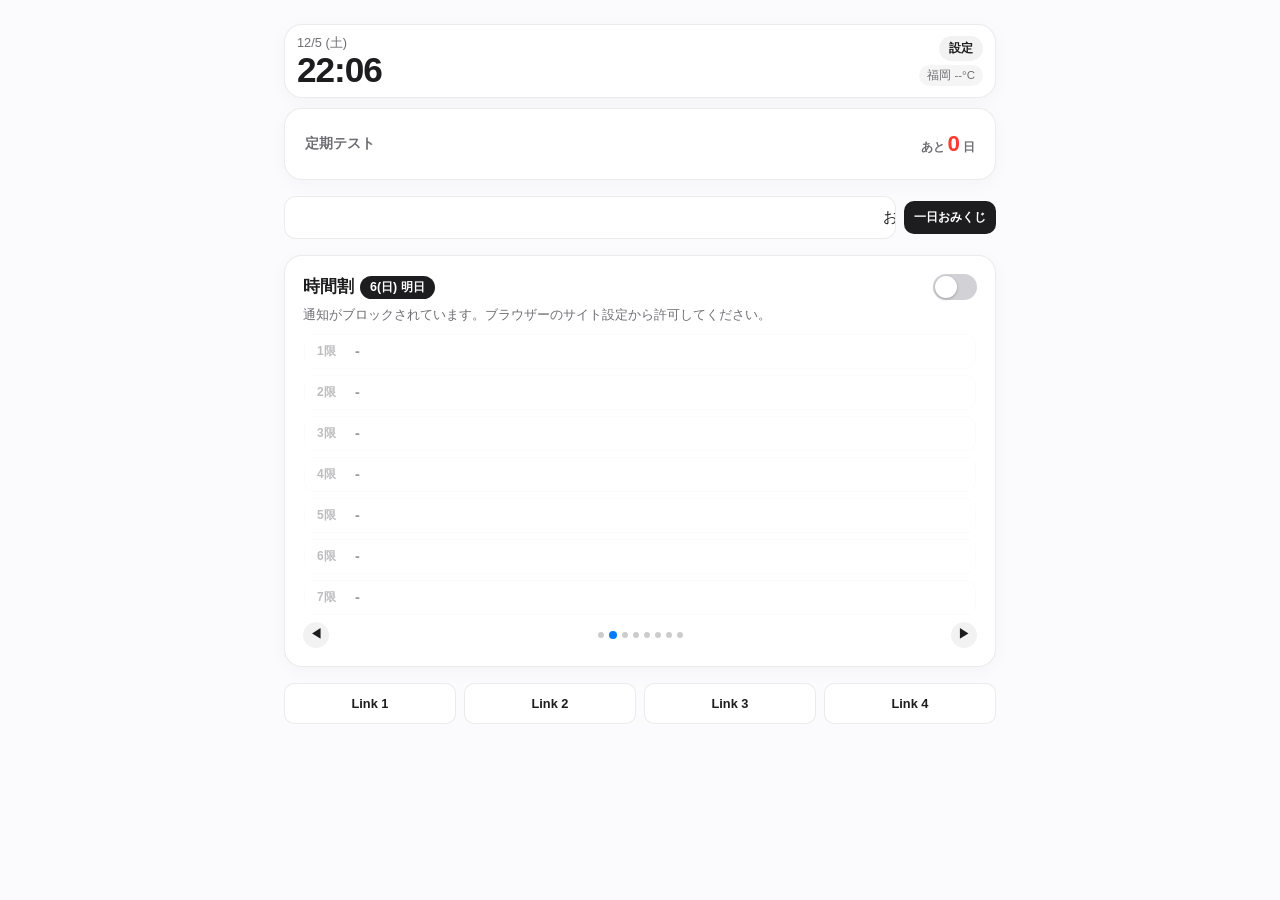
==== commit 218ec1b5: "Use app icon for PWA and notifications Co-authored-by: Copilot <223556219+Copilot@users.noreply.gith" ====
--- a/index.html
+++ b/index.html
@@ -4,6 +4,17 @@
   <meta charset="UTF-8">
   <meta name="viewport" content="width=device-width, initial-scale=1.0, maximum-scale=1.0, user-scalable=no, viewport-fit=cover">
   <meta name="theme-color" content="#fbfbfd">
+  <meta name="apple-mobile-web-app-capable" content="yes">
+  <meta name="apple-mobile-web-app-status-bar-style" content="default">
+  <meta name="apple-mobile-web-app-title" content="1−4 案内箱">
+  <meta name="msapplication-TileColor" content="#fbfbfd">
+  <meta name="msapplication-TileImage" content="./app-icon-192.png">
+  <link rel="icon" type="image/png" href="./app-icon-192.png" sizes="192x192">
+  <link rel="icon" type="image/png" href="./app-icon-512.png" sizes="512x512">
+  <link rel="icon" type="image/png" href="./app-icon.png" sizes="768x768">
+  <link rel="apple-touch-icon" sizes="180x180" href="./app-icon.png">
+  <link rel="mask-icon" href="./icon.svg" color="#007aff">
+  <link rel="manifest" href="./manifest.webmanifest">
   <title>1−4 案内箱</title>
 
 
@@ -195,10 +206,10 @@
 
 
     /* 提出物UI */
-    .submission-row { display: flex; align-items: center; gap: 10px; padding: 8px 12px; background: rgba(0, 0, 0, 0.03); border-radius: 10px; border: 1px solid rgba(0,0,0,0.03); }
-    .submission-title { font-size: 0.9rem; font-weight: 700; color: var(--text); width: 110px; flex-shrink: 0; overflow: hidden; text-overflow: ellipsis; white-space: nowrap; }
+    .submission-row { display: grid; grid-template-columns: auto minmax(0, 1fr); align-items: start; gap: 6px 10px; padding: 8px 12px; background: rgba(0, 0, 0, 0.03); border-radius: 10px; border: 1px solid rgba(0,0,0,0.03); }
     .submission-date { font-size: 0.73rem; font-weight: 700; color: var(--accent-red); background: rgba(255, 59, 48, 0.1); padding: 3px 8px; border-radius: 6px; flex-shrink: 0; white-space: nowrap; }
-    .submission-detail { font-size: 0.78rem; color: var(--sub); flex: 1; overflow: hidden; text-overflow: ellipsis; white-space: nowrap; }
+    .submission-subject { font-size: 0.9rem; font-weight: 700; color: var(--text); min-width: 0; overflow-wrap: break-word; word-break: break-word; }
+    .submission-detail { grid-column: 1 / -1; min-width: 0; font-size: 0.78rem; color: var(--sub); overflow-wrap: break-word; word-break: break-word; white-space: pre-wrap; }
     .schedule-detail-modal-box { max-height: min(85dvh, 760px); overflow-y: auto; }
     .schedule-detail-date { font-size: 0.82rem; font-weight: 600; color: var(--sub); }
     .schedule-detail-section { display: flex; flex-direction: column; gap: 8px; }
@@ -213,10 +224,7 @@
     .schedule-related-deadline { margin-top: 3px; font-size: 0.78rem; font-weight: 700; color: var(--accent-red); }
     .schedule-related-detail { margin-top: 6px; font-size: 0.85rem; color: var(--sub); }
     @media (max-width: 600px) {
-      .submission-row { display: grid; grid-template-columns: minmax(0, 1fr) auto; gap: 6px 8px; }
-      .submission-title { width: auto; min-width: 0; white-space: normal; overflow-wrap: anywhere; }
-      .submission-date { justify-self: end; }
-      .submission-detail { grid-column: 1 / -1; min-width: 0; white-space: normal; overflow-wrap: anywhere; }
+      .submission-row { gap: 6px 8px; }
     }
 
 
@@ -901,6 +909,49 @@
       return SUBJECT_OPTIONS.includes(item.title) ? item.title : '';
     }
 
+    function getSubmissionDueDate(item, today = new Date()) {
+      const month = Number(item.month);
+      const day = Number(item.day);
+      if (!Number.isInteger(month) || !Number.isInteger(day) || month < 1 || month > 12 || day < 1 || day > 31) {
+        return null;
+      }
+
+      const todayStart = new Date(today.getFullYear(), today.getMonth(), today.getDate());
+      for (let year = today.getFullYear(); year <= today.getFullYear() + 8; year++) {
+        const dueDate = new Date(year, month - 1, day);
+        if (dueDate.getMonth() !== month - 1 || dueDate.getDate() !== day) continue;
+        if (dueDate >= todayStart) return dueDate;
+      }
+      return null;
+    }
+
+    function sortSubmissionsByDueDate(items) {
+      const today = new Date();
+      return [...items].sort((left, right) => {
+        const leftDate = getSubmissionDueDate(left, today);
+        const rightDate = getSubmissionDueDate(right, today);
+        if (!leftDate) return rightDate ? 1 : 0;
+        if (!rightDate) return -1;
+        return leftDate - rightDate;
+      });
+    }
+
+    function createSubmissionRow(item) {
+      const row = document.createElement('div');
+      row.className = 'submission-row';
+      const date = document.createElement('div');
+      date.className = 'submission-date';
+      date.textContent = item.month && item.day ? `${item.month}月${item.day}日` : '期限なし';
+      const subject = document.createElement('div');
+      subject.className = 'submission-subject';
+      subject.textContent = getSubmissionSubject(item) || '教科なし';
+      const detail = document.createElement('div');
+      detail.className = 'submission-detail';
+      detail.textContent = item.detail || '';
+      row.append(date, subject, detail);
+      return row;
+    }
+
     function openScheduleDetailModal(targetDate, offset, period, periodData) {
       const subject = periodData.sub || '';
       document.getElementById('schedule-detail-title').textContent =
@@ -921,21 +972,21 @@
         emptyMessage.textContent = '現在、関連する提出物はありません。';
         relatedList.append(emptyMessage);
       } else {
-        relatedSubmissions.forEach(item => {
+        sortSubmissionsByDueDate(relatedSubmissions).forEach(item => {
           const card = document.createElement('article');
           card.className = 'schedule-related-card';
-          const title = document.createElement('div');
-          title.className = 'schedule-related-title';
-          title.textContent = item.title || item.subject || '課題';
           const deadline = document.createElement('div');
           deadline.className = 'schedule-related-deadline';
           deadline.textContent = item.month && item.day
             ? `提出期限：${item.month}月${item.day}日`
             : '提出期限：期限なし';
+          const subject = document.createElement('div');
+          subject.className = 'schedule-related-title';
+          subject.textContent = getSubmissionSubject(item) || '教科なし';
           const detail = document.createElement('div');
           detail.className = 'schedule-related-detail';
           detail.textContent = item.detail || '詳細はありません。';
-          card.append(title, deadline, detail);
+          card.append(deadline, subject, detail);
           relatedList.append(card);
         });
       }
@@ -1243,27 +1294,20 @@
       allCard.classList.remove('hidden');
 
 
+      let hasUrgent = false;
+
+
       const tomorrowObj = getDateObj(1);
-      const tMonth = String(tomorrowObj.getMonth() + 1);
-      const tDay = String(tomorrowObj.getDate());
-      
-      let hasUrgent = false;
-
-
-      const isTomorrow = item => String(Number(item.month)) === tMonth && String(Number(item.day)) === tDay;
-      const sortedSubmissions = [...submissionsData].sort((left, right) => Number(isTomorrow(right)) - Number(isTomorrow(left)));
+      const isTomorrow = item => {
+        const dueDate = getSubmissionDueDate(item);
+        return dueDate !== null &&
+          dueDate.getMonth() === tomorrowObj.getMonth() &&
+          dueDate.getDate() === tomorrowObj.getDate();
+      };
+      const sortedSubmissions = sortSubmissionsByDueDate(submissionsData);
 
       sortedSubmissions.forEach(item => {
-        const dateStr = (item.month && item.day) ? `${item.month}月${item.day}日` : '期限なし';
-
-
-        const row = document.createElement('div');
-        row.className = 'submission-row';
-        row.innerHTML = `
-          <div class="submission-title">${item.title || '課題'}</div>
-          <div class="submission-date">〆 ${dateStr}</div>
-          <div class="submission-detail">${item.detail || ''}</div>
-        `;
+        const row = createSubmissionRow(item);
         allContainer.appendChild(row);
 
 
@@ -1755,13 +1799,11 @@
       submissionsData = [...document.querySelectorAll('.sub-edit-item')]
         .map(item => ({
           subject: item.querySelector('.sub-subject').value,
-          title: item.querySelector('.sub-title').value.trim(),
           month: item.querySelector('.sub-month').value,
           day: item.querySelector('.sub-day').value,
           detail: item.querySelector('.sub-detail').value.trim()
         }))
-        .filter(item => item.subject || item.title || item.month || item.day || item.detail)
-        .map(item => ({ ...item, title: item.title || '課題' }));
+        .filter(item => item.subject || item.month || item.day || item.detail);
     }
 
     // 📝 提出物エディタ (教科・月・日選択オプション)
@@ -1780,13 +1822,6 @@
         const div = document.createElement('div'); div.className = 'edit-item-row sub-edit-item';
         const subject = createSubjectSelect('sub-subject', getSubmissionSubject(item));
         subject.setAttribute('aria-label', `${index + 1}件目の提出物の教科`);
-        const title = document.createElement('input');
-        title.type = 'text';
-        title.className = 'input sub-title';
-        title.value = item.title || '';
-        title.placeholder = '課題名';
-        title.style.flex = '1';
-        title.style.minWidth = '110px';
         const dateFields = document.createElement('div');
         dateFields.style.cssText = 'display:flex; gap:4px; align-items:center;';
         const mSelect = document.createElement('select');
@@ -1810,13 +1845,13 @@
         remove.className = 'del-btn';
         remove.textContent = '削除';
         remove.addEventListener('click', () => removeSubmissionItem(index));
-        div.append(subject, title, dateFields, detail, remove);
+        div.append(subject, dateFields, detail, remove);
         container.append(div);
       });
     }
     function addSubmissionItem() {
       collectSubmissionInputs();
-      submissionsData.push({ subject: '', title: '', month: '', day: '', detail: '' });
+      submissionsData.push({ subject: '', month: '', day: '', detail: '' });
       renderSubmissionEditor();
     }
     function removeSubmissionItem(index) {
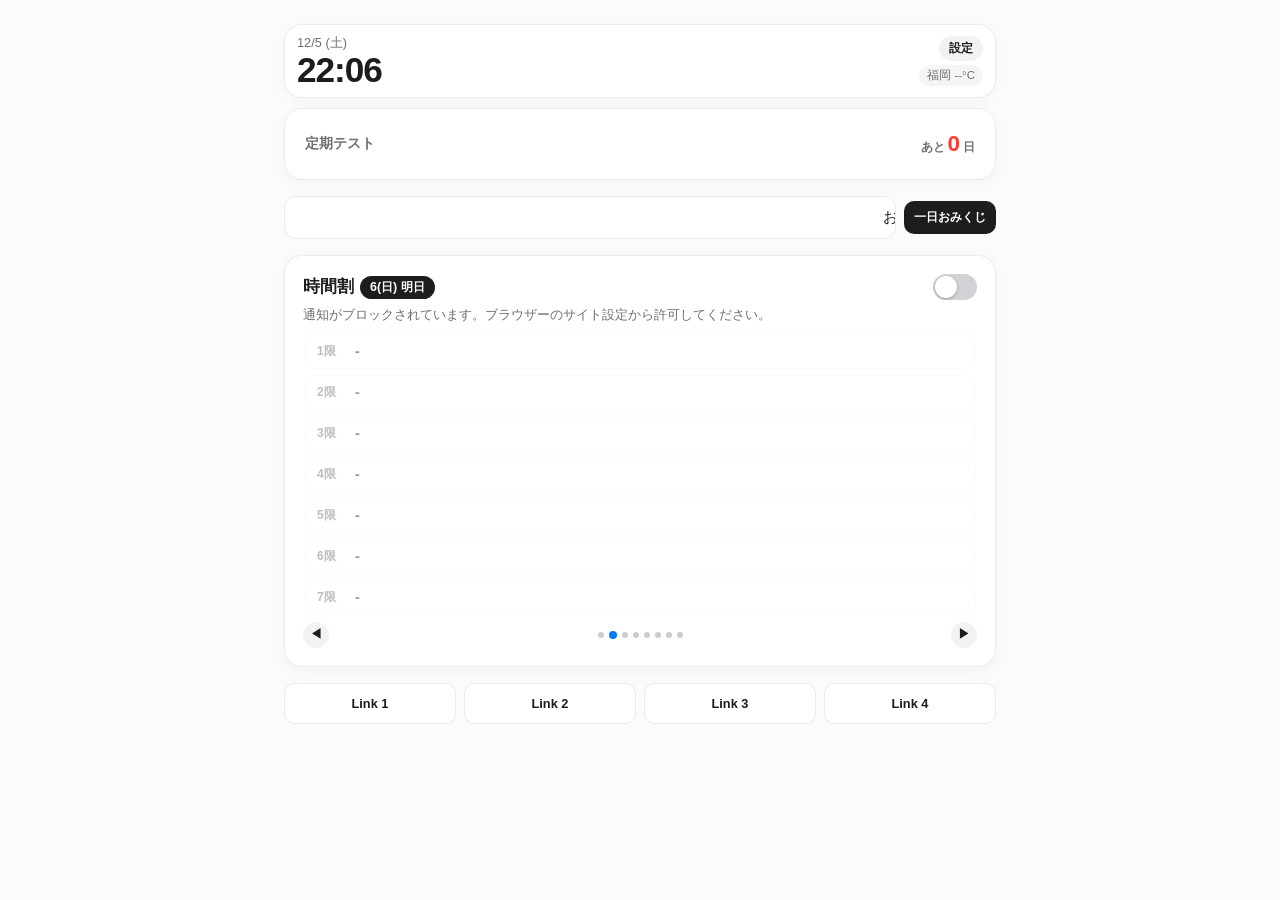
==== commit 9a5bcd97: "Improve initial load and offline support Co-authored-by: Copilot <223556219+Copilot@users.noreply.gi" ====
--- a/index.html
+++ b/index.html
@@ -19,7 +19,7 @@
 
 
   <!-- ☁️ Supabase ライブラリ -->
-  <script src="https://cdn.jsdelivr.net/npm/@supabase/supabase-js@2"></script>
+  <script src="https://cdn.jsdelivr.net/npm/@supabase/supabase-js@2" defer></script>
 
 
   <style>
@@ -633,11 +633,6 @@
 
 
     let supabaseClient = null;
-    try {
-      if (window.supabase && typeof window.supabase.createClient === 'function') {
-        supabaseClient = window.supabase.createClient(SUPABASE_URL, SUPABASE_PUBLIC_KEY);
-      }
-    } catch(e) { console.error("Supabase Error:", e); }
 
 
     const days = ['日', '月', '火', '水', '木', '金', '土'];
@@ -646,7 +641,7 @@
       '物理基礎', '生物基礎', 'コミュニケーション1', '論理表現１',
       '総合探求', '保健', '家庭基礎', '美術１', '体育'
     ];
-    const _0x9b = atob('eXVtaXJpbWE=');
+    const _0x9b = atob('dGFydXRhcnU=');
 
 
     let portalData = { headerText: '', bgColor: '#fbfbfd', notice: 'お知らせはありません', customPassword: '' };
@@ -669,6 +664,7 @@
 
 
     const SETTINGS_REFRESH_INTERVAL_MS = 5 * 60 * 1000;
+    const SETTINGS_CACHE_KEY = 'portal-settings-cache-v1';
     let settingsAuthorized = false;
     let midnightTimer = null;
     let scheduleScrollTimer = null;
@@ -678,6 +674,103 @@
     let submissionsLoadedFromSupabase = false;
     let submissionExpiryInProgress = false;
     let lastAutoScheduleDate = new Date().getHours() >= 18 ? todayISODate() : '';
+
+
+    function initializeSupabase() {
+      if (!supabaseClient && window.supabase && typeof window.supabase.createClient === 'function') {
+        try {
+          supabaseClient = window.supabase.createClient(SUPABASE_URL, SUPABASE_PUBLIC_KEY);
+        } catch (error) {
+          console.error('Supabase Error:', error);
+        }
+      }
+    }
+
+    function applySettingsConfig(config, fromCache = false) {
+      portalData.headerText = config.header_text || '';
+      portalData.bgColor = config.bg_color || '#fbfbfd';
+      portalData.notice = config.notice || 'お知らせはありません';
+      if (!fromCache) {
+        portalData.customPassword = config.custom_password || '';
+        selectedImageBase64 = config.bg_img_file || '';
+        selectedBannerBase64 = config.banner_img_file || '';
+      }
+
+      if (config.event_list) { try { eventsData = JSON.parse(config.event_list); } catch (error) { console.error('イベント設定を読み込めません:', error); } }
+      if (config.schedules) { try { scheduleData = JSON.parse(config.schedules); } catch (error) { console.error('時間割設定を読み込めません:', error); } }
+      if (config.links) { try { linksData = JSON.parse(config.links); } catch (error) { console.error('リンク設定を読み込めません:', error); } }
+      if (Object.prototype.hasOwnProperty.call(config, 'submissions')) {
+        try {
+          const savedSubmissions = JSON.parse(config.submissions);
+          if (Array.isArray(savedSubmissions)) {
+            submissionsData = savedSubmissions;
+            submissionsLoadedFromSupabase = !fromCache;
+          } else {
+            console.error('提出物設定の形式が正しくありません。');
+          }
+        } catch (error) {
+          console.error('提出物設定を読み込めません:', error);
+        }
+      }
+      if (config.custom_tags) { try { customTags = JSON.parse(config.custom_tags); } catch (error) { console.error('タグ設定を読み込めません:', error); } }
+      if (config.omikuji_list) {
+        try {
+          const savedItems = JSON.parse(config.omikuji_list);
+          if (Array.isArray(savedItems)) {
+            omikujiList = savedItems.map((item, index) => ({
+              rarity: item.rarity || '',
+              message: item.message || [item.title, item.desc].filter(Boolean).join(' ') || `おみくじ${index + 1}`,
+              color: item.color || item.neon_color || '#39ff14'
+            }));
+          }
+        } catch (error) {
+          console.error('おみくじ設定を読み込めません:', error);
+        }
+      }
+    }
+
+    function restoreCachedSettings() {
+      try {
+        const cached = localStorage.getItem(SETTINGS_CACHE_KEY);
+        if (!cached) return;
+        const { version, config } = JSON.parse(cached);
+        if (version !== 1 || !config || typeof config !== 'object' || Array.isArray(config)) {
+          throw new Error('保存済み設定の形式が正しくありません。');
+        }
+        applySettingsConfig(config, true);
+      } catch (error) {
+        console.error('保存済み設定を読み込めません:', error);
+      }
+    }
+
+    function saveSettingsCache() {
+      const config = {
+        header_text: portalData.headerText,
+        bg_color: portalData.bgColor,
+        notice: portalData.notice,
+        event_list: JSON.stringify(eventsData),
+        schedules: JSON.stringify(scheduleData),
+        submissions: JSON.stringify(submissionsData),
+        links: JSON.stringify(linksData),
+        custom_tags: JSON.stringify(customTags),
+        omikuji_list: JSON.stringify(omikujiList)
+      };
+      try {
+        localStorage.setItem(SETTINGS_CACHE_KEY, JSON.stringify({ version: 1, config }));
+      } catch (error) {
+        console.error('設定を端末に保存できません。端末の空き容量を確認してください:', error);
+      }
+    }
+
+    function renderPortalState() {
+      cleanAndMaintainSchedules();
+      applyStylesAndText();
+      renderHomeSchedule();
+      renderHomeSubmissions();
+      renderHomeLinks();
+      restoreDailyOmikuji();
+      void expireTodaySubmissions();
+    }
 
 
     async function fetchAllFromSupabase(showErrors = true) {
@@ -696,45 +789,7 @@
             const config = {};
             data.forEach(item => { config[item.key] = item.value; });
             hasSavedOmikuji = Object.prototype.hasOwnProperty.call(config, 'omikuji_list');
-
-
-            portalData.headerText = config.header_text || '';
-            portalData.bgColor = config.bg_color || '#fbfbfd';
-            portalData.notice = config.notice || 'お知らせはありません';
-            portalData.customPassword = config.custom_password || '';
-            selectedImageBase64 = config.bg_img_file || '';
-            selectedBannerBase64 = config.banner_img_file || '';
-
-
-            if (config.event_list) { try { eventsData = JSON.parse(config.event_list); } catch(e){} }
-            if (config.schedules) { try { scheduleData = JSON.parse(config.schedules); } catch(e){} }
-            if (config.links) { try { linksData = JSON.parse(config.links); } catch(e){} }
-            if (Object.prototype.hasOwnProperty.call(config, 'submissions')) {
-              try {
-                const savedSubmissions = JSON.parse(config.submissions);
-                if (Array.isArray(savedSubmissions)) {
-                  submissionsData = savedSubmissions;
-                  submissionsLoadedFromSupabase = true;
-                } else {
-                  console.error('提出物設定の形式が正しくありません。');
-                }
-              } catch (err) {
-                console.error('提出物設定を読み込めません:', err);
-              }
-            }
-            if (config.custom_tags) { try { customTags = JSON.parse(config.custom_tags); } catch(e){} }
-            if (config.omikuji_list) {
-              try {
-                const savedItems = JSON.parse(config.omikuji_list);
-                if (Array.isArray(savedItems)) {
-                  omikujiList = savedItems.map((item, index) => ({
-                    rarity: item.rarity || '',
-                    message: item.message || [item.title, item.desc].filter(Boolean).join(' ') || `おみくじ${index + 1}`,
-                    color: item.color || item.neon_color || '#39ff14'
-                  }));
-                }
-              } catch(e) { console.error('おみくじ設定を読み込めません:', e); }
-            }
+            applySettingsConfig(config);
           }
           if (!error && !hasSavedOmikuji) {
             const { data: legacyItems, error: legacyError } = await supabaseClient
@@ -750,17 +805,12 @@
                 .map(item => ({ message: item.message, color: item.neon_color || '#39ff14' }));
             }
           }
+          if (!error) saveSettingsCache();
         }
       } catch (err) { console.error('通信エラー:', err); }
       finally {
         settingsFetchInProgress = false;
-        cleanAndMaintainSchedules();
-        applyStylesAndText();
-        renderHomeSchedule();
-        renderHomeSubmissions();
-        renderHomeLinks();
-        restoreDailyOmikuji();
-        void expireTodaySubmissions();
+        renderPortalState();
       }
     }
 
@@ -2095,8 +2145,17 @@
       }
     });
     window.addEventListener('focus', refreshSettingsIfStale);
+    restoreCachedSettings();
+    renderPortalState();
     updateClock(); setInterval(updateClock, 1000); setInterval(expireTodaySubmissions, 30000); fetchWeather();
-    fetchAllFromSupabase();
+    if ('serviceWorker' in navigator) {
+      navigator.serviceWorker.register('./sw.js')
+        .catch(error => console.error('オフライン用キャッシュを有効にできません:', error));
+    }
+    document.addEventListener('DOMContentLoaded', () => {
+      initializeSupabase();
+      void fetchAllFromSupabase();
+    }, { once: true });
   </script>
 </body>
 </html>
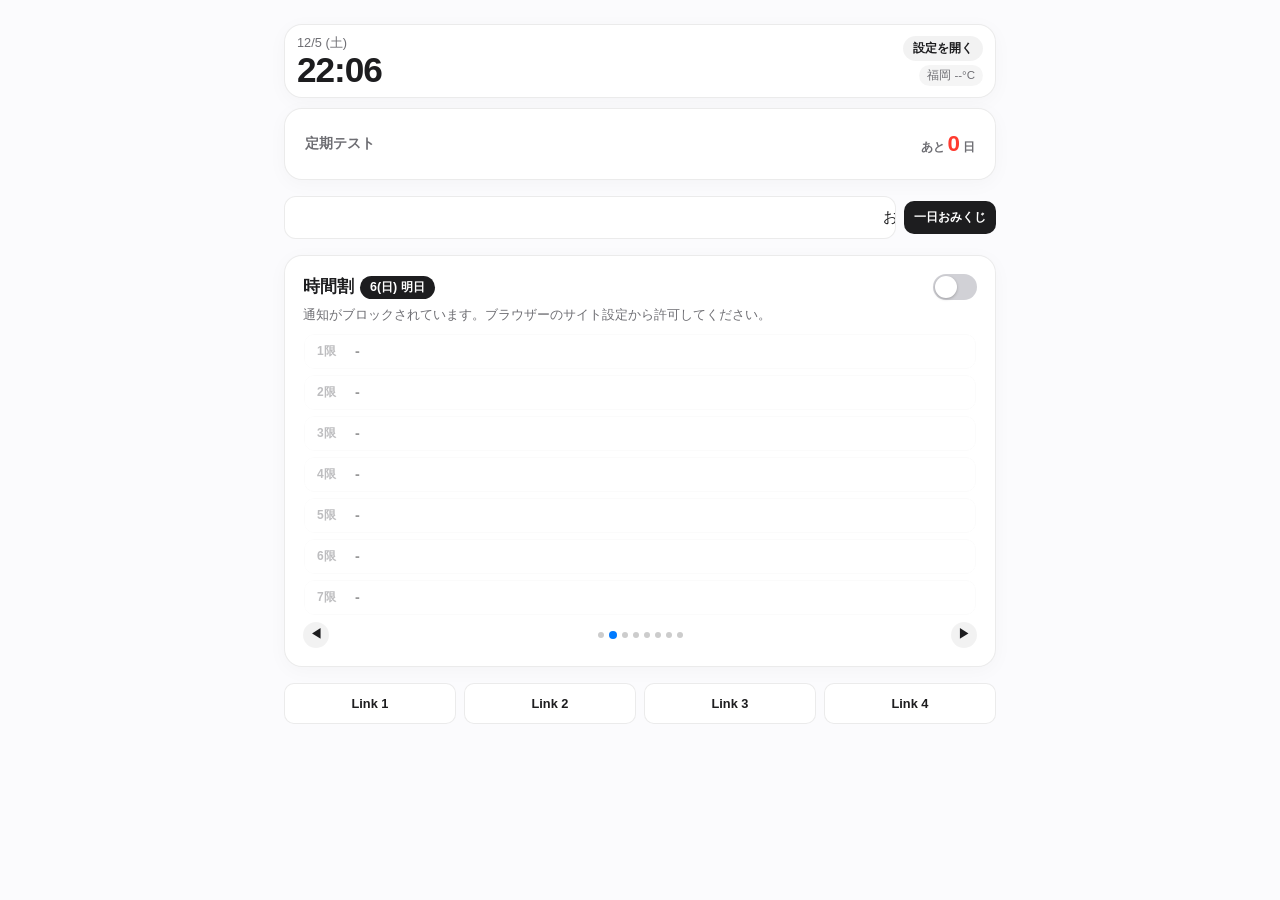
==== commit 5817a7f1: "Add secret mini-game arcade Co-authored-by: Copilot <223556219+Copilot@users.noreply.github.com>" ====
--- a/index.html
+++ b/index.html
@@ -268,6 +268,46 @@
     .modal-box { background: var(--card); width: 90%; max-width: 380px; border-radius: 20px; padding: 20px; display: flex; flex-direction: column; gap: 12px; }
     .modal-header { display: flex; justify-content: space-between; align-items: center; }
     .modal-close-btn { background: rgba(0,0,0,0.06); border: none; font-size: 1.1rem; width: 30px; height: 30px; border-radius: 15px; cursor: pointer; color: var(--sub); font-weight: bold; display: flex; align-items: center; justify-content: center; }
+    .auth-error { display: flex; justify-content: space-between; align-items: center; gap: 12px; padding: 10px 12px; border-radius: 10px; background: rgba(255, 59, 48, 0.1); color: #c5221f; font-size: 0.9rem; }
+    .auth-error-close { flex: 0 0 auto; border: 0; background: transparent; color: inherit; font-size: 1.1rem; cursor: pointer; }
+    #auth-modal { z-index: 1200; overflow: hidden; align-items: stretch; justify-content: stretch; padding: 0; background: #000; backdrop-filter: none; -webkit-backdrop-filter: none; color: #30ff75; font-family: "SFMono-Regular", Consolas, "Liberation Mono", monospace; transition: opacity 0.25s, background-color 1.8s ease; }
+    #auth-modal.active { opacity: 1; }
+    #auth-modal.success-transition { background-color: transparent; }
+    .auth-rain-canvas { position: absolute; inset: 0; width: 100%; height: 100%; pointer-events: none; transition: opacity 1.8s ease; }
+    .auth-terminal { position: relative; z-index: 1; display: flex; flex-direction: column; width: 100%; height: 100%; min-height: 100vh; min-height: 100dvh; padding: calc(18px + env(safe-area-inset-top, 0px)) calc(16px + env(safe-area-inset-right, 0px)) calc(18px + env(safe-area-inset-bottom, 0px)) calc(16px + env(safe-area-inset-left, 0px)); border: 0; border-radius: 0; background: rgba(0, 0, 0, 0.96); box-shadow: 0 0 40px rgba(0, 255, 90, 0.12); transition: opacity 0.7s ease, transform 0.7s ease; }
+    .auth-terminal-header { display: flex; flex: 0 0 auto; align-items: center; justify-content: space-between; gap: 12px; margin-bottom: 18px; color: #8bffa9; font-size: clamp(0.65rem, 2vw, 0.85rem); }
+    #auth-terminal-title { min-width: 0; overflow-wrap: anywhere; }
+    .auth-terminal-close { border: 1px solid rgba(48, 255, 117, 0.45); border-radius: 6px; padding: 6px 10px; background: transparent; color: inherit; font: inherit; cursor: pointer; }
+    .auth-log-output { flex: 1 1 auto; min-height: 0; overflow: hidden; color: rgba(113, 255, 152, 0.86); font-size: clamp(0.65rem, 2.15vw, 0.82rem); line-height: 1.45; overflow-wrap: anywhere; }
+    .auth-log-line { min-height: 1.45em; overflow: hidden; text-overflow: ellipsis; white-space: nowrap; }
+    .auth-security-status { flex: 0 0 auto; margin-top: 12px; padding-top: 12px; border-top: 1px solid rgba(48, 255, 117, 0.24); color: #8bffa9; font-size: clamp(0.8rem, 2.6vw, 0.95rem); }
+    .auth-terminal-prompt { display: flex; align-items: center; flex-wrap: wrap; gap: 6px; font-size: clamp(0.9rem, 2.8vw, 1.05rem); line-height: 1.8; }
+    .auth-terminal-input { flex: 1 1 180px; min-width: 0; border: 0; outline: 0; padding: 4px 0; background: transparent; color: #30ff75; caret-color: #30ff75; font: inherit; }
+    .auth-terminal-input::placeholder { color: rgba(48, 255, 117, 0.45); }
+    .auth-terminal-submit { display: block; margin-top: 20px; border: 1px solid rgba(48, 255, 117, 0.55); border-radius: 7px; padding: 9px 16px; background: rgba(48, 255, 117, 0.08); color: inherit; font: inherit; cursor: pointer; }
+    .auth-terminal-submit:disabled, .auth-terminal-input:disabled { opacity: 0.6; cursor: wait; }
+    .auth-terminal-error { display: flex; justify-content: space-between; align-items: center; gap: 12px; margin-top: 18px; border: 1px solid rgba(255, 65, 65, 0.5); border-radius: 7px; padding: 9px 12px; background: rgba(70, 0, 0, 0.5); color: #ff6767; }
+    #auth-modal.code-error .auth-terminal { border-color: rgba(255, 65, 65, 0.8); background: rgba(22, 0, 0, 0.64); color: #ff6767; animation: auth-glitch-shake 0.12s steps(2, end) infinite; }
+    #auth-modal.code-error .auth-log-output { color: #ff4545; }
+    #auth-modal.code-error .auth-terminal-close { border-color: rgba(255, 65, 65, 0.55); }
+    #auth-modal.code-error::after { position: absolute; z-index: 2; inset: 0; pointer-events: none; content: ""; opacity: 0.5; background: repeating-linear-gradient(0deg, transparent 0 3px, rgba(255, 35, 35, 0.16) 4px), linear-gradient(90deg, transparent 0 47%, rgba(255, 35, 35, 0.14) 48% 52%, transparent 53%); mix-blend-mode: screen; animation: auth-glitch-noise 0.14s steps(2, end) infinite; }
+    @keyframes auth-glitch-shake {
+      0%, 100% { transform: translate(0, 0) skew(0); filter: hue-rotate(0deg); }
+      25% { transform: translate(4px, -2px) skew(1deg); filter: hue-rotate(35deg); }
+      50% { transform: translate(-3px, 2px) skew(-1deg); }
+      75% { transform: translate(2px, 1px); filter: hue-rotate(-25deg); }
+    }
+    @keyframes auth-glitch-noise {
+      0% { transform: translateX(-2%); clip-path: inset(8% 0 76%); }
+      50% { transform: translateX(2%); clip-path: inset(42% 0 38%); }
+      100% { transform: translateX(-1%); clip-path: inset(78% 0 8%); }
+    }
+    #auth-modal.success-transition .auth-rain-canvas, #auth-modal.success-transition .auth-terminal { opacity: 0; }
+    #auth-modal.success-transition .auth-terminal { transform: scale(1.04); }
+    @media (prefers-reduced-motion: reduce) {
+      #auth-modal, .auth-rain-canvas, .auth-terminal { transition-duration: 0.01ms; }
+      #auth-modal.code-error .auth-terminal, #auth-modal.code-error::after { animation: none; }
+    }
     .push-support-message { font-size: 0.92rem; line-height: 1.7; color: var(--text); }
 
 
@@ -360,7 +400,7 @@
 
           <div class="header-right">
             <div id="weather" class="weather">福岡 --°C</div>
-            <button class="settings-btn" onclick="openAuthModal()">設定</button>
+            <button class="settings-btn" onclick="openAuthModal()">設定を開く</button>
           </div>
         </header>
 
@@ -450,6 +490,12 @@
   </div>
 
 
+  <!-- ================= 裏ミニゲーム画面 ================= -->
+  <div id="mini-games-view" class="view hidden" aria-busy="false">
+    <div id="mini-games-content" class="mini-games-content" aria-live="polite">ミニゲームを読み込んでいます…</div>
+  </div>
+
+
   <!-- ================= 設定画面 ================= -->
   <div id="settings-view" class="view hidden">
     <div class="card">
@@ -545,14 +591,26 @@
 
 
   <!-- モーダル類 -->
-  <div id="auth-modal" class="modal" onclick="closeAuthModal()">
-    <div class="modal-box" onclick="event.stopPropagation()">
-      <div class="modal-header">
-        <div style="font-weight:700; font-size:1.1rem;">パスワード入力</div>
-        <button class="modal-close-btn" onclick="closeAuthModal()">✕</button>
+  <div id="auth-modal" class="modal" onclick="closeAuthModal()" role="dialog" aria-modal="true" aria-labelledby="auth-terminal-title">
+    <canvas id="auth-rain" class="auth-rain-canvas" aria-hidden="true"></canvas>
+    <div class="auth-terminal" onclick="event.stopPropagation()">
+      <div class="auth-terminal-header">
+        <span id="auth-terminal-title">SECURE SYSTEM :: INITIALIZING CONNECTION</span>
+        <button type="button" class="auth-terminal-close" onclick="closeAuthModal()">閉じる</button>
       </div>
-      <input type="password" id="pwd-input" class="input" placeholder="パスワードを入力" onkeydown="if(event.key==='Enter') verifyPassword()">
-      <button class="save-btn" onclick="verifyPassword()">認証</button>
+      <div id="auth-log-output" class="auth-log-output" aria-hidden="true"></div>
+      <div id="auth-security-status" class="auth-security-status hidden" role="status" aria-live="polite">[SECURITY] Authentication Required...</div>
+      <form id="auth-form" class="hidden" onsubmit="verifyPassword(event)">
+        <label class="auth-terminal-prompt" for="pwd-input">
+          <span>user@system:~$ enter password:</span>
+          <input type="password" id="pwd-input" class="auth-terminal-input" placeholder="••••••••" autocomplete="current-password">
+        </label>
+        <div id="auth-error" class="auth-terminal-error hidden" role="alert">
+          <span>ACCESS DENIED :: パスワードが違います</span>
+          <button type="button" class="auth-error-close" aria-label="警告を閉じる" onclick="closeAuthError()">✕</button>
+        </div>
+        <button type="submit" class="auth-terminal-submit">認証する ↵</button>
+      </form>
     </div>
   </div>
 
@@ -1515,18 +1573,273 @@
     }
 
 
-    function openAuthModal() { document.getElementById('pwd-input').value = ''; document.getElementById('auth-modal').classList.add('active'); }
-    function closeAuthModal() { document.getElementById('auth-modal').classList.remove('active'); }
-    function verifyPassword() {
+    function openAuthModal() {
+      if (authAnimationTimeout !== null) {
+        window.clearTimeout(authAnimationTimeout);
+        authAnimationTimeout = null;
+      }
+      if (authLogInterval !== null) {
+        window.clearInterval(authLogInterval);
+        authLogInterval = null;
+      }
+      stopCodeRain();
+      authBusy = false;
+
+      document.getElementById('pwd-input').value = '';
+      document.getElementById('pwd-input').disabled = false;
+      document.querySelector('.auth-terminal-submit').disabled = false;
+      document.getElementById('auth-log-output').replaceChildren();
+      document.getElementById('auth-form').classList.add('hidden');
+      document.getElementById('auth-security-status').classList.add('hidden');
+      document.getElementById('auth-terminal-title').textContent = 'SECURE SYSTEM :: INITIALIZING CONNECTION';
+      closeAuthError();
+      const modal = document.getElementById('auth-modal');
+      modal.classList.remove('success-transition', 'code-error');
+      modal.classList.add('active');
+      authScanStartedAt = performance.now();
+      appendAuthLogLine();
+      authLogInterval = window.setInterval(appendAuthLogLine, 28);
+      authAnimationTimeout = window.setTimeout(finishAuthLogScan, 2000);
+    }
+    let authAnimationFrame = null;
+    let authAnimationTimeout = null;
+    let authRainResizeHandler = null;
+    let authLogInterval = null;
+    let authScanStartedAt = 0;
+    let authBusy = false;
+
+    function appendAuthLogLine() {
+      const output = document.getElementById('auth-log-output');
+      const elapsed = ((performance.now() - authScanStartedAt) / 1000).toFixed(4);
+      const ip = `192.168.${Math.floor(Math.random() * 256)}.${Math.floor(Math.random() * 254) + 1}`;
+      const progress = Math.floor(Math.random() * 101);
+      const entries = [
+        `${ip} connecting... [OK]`,
+        `kernel: [NET] packet filter initialized on eth0 [OK]`,
+        `${ip} handshake verified; TLS session established`,
+        `systemd[1]: Started Network Monitor Service. [OK]`,
+        `[INFO] scanning gateway ${ip} :: route active`,
+        `download: security-index.dat [${progress}%] ${'='.repeat(Math.floor(progress / 5))}`,
+        `[INFO] resolving host node-${Math.floor(Math.random() * 90 + 10)}.local`,
+        `audit: inbound packet accepted from ${ip} [OK]`,
+        `memory check: ${Math.floor(Math.random() * 8000 + 1000)} MB available [OK]`,
+        `watchdog: heartbeat ${Math.floor(Math.random() * 900 + 100)}ms [OK]`
+      ];
+      const line = document.createElement('div');
+      line.className = 'auth-log-line';
+      line.textContent = `[ ${elapsed}] ${entries[Math.floor(Math.random() * entries.length)]}`;
+      output.appendChild(line);
+      while (output.childElementCount > 80) output.firstElementChild.remove();
+      output.scrollTop = output.scrollHeight;
+    }
+
+    function finishAuthLogScan() {
+      authAnimationTimeout = null;
+      if (authLogInterval !== null) {
+        window.clearInterval(authLogInterval);
+        authLogInterval = null;
+      }
+      const modal = document.getElementById('auth-modal');
+      if (!modal.classList.contains('active')) return;
+
+      document.getElementById('auth-terminal-title').textContent = 'SECURE SYSTEM :: AUTHENTICATION REQUIRED';
+      document.getElementById('auth-security-status').classList.remove('hidden');
+      document.getElementById('auth-form').classList.remove('hidden');
+      window.requestAnimationFrame(() => document.getElementById('pwd-input').focus());
+    }
+
+    function stopCodeRain() {
+      if (authAnimationFrame !== null) {
+        window.cancelAnimationFrame(authAnimationFrame);
+        authAnimationFrame = null;
+      }
+      if (authRainResizeHandler) {
+        window.removeEventListener('resize', authRainResizeHandler);
+        authRainResizeHandler = null;
+      }
+    }
+
+    function startCodeRain(color) {
+      stopCodeRain();
+      const canvas = document.getElementById('auth-rain');
+      const context = canvas.getContext('2d');
+      if (!context) {
+        console.error('コードレイン演出を開始できません: Canvas 2D が利用できません。');
+        return;
+      }
+
+      const characters = 'アカサタナハマヤラワ012345789ABCDEFGHIJKLMNOPQRSTUVWXYZ';
+      const fontSize = 16;
+      const deviceScale = Math.min(window.devicePixelRatio || 1, 1.5);
+      let width = 0;
+      let height = 0;
+      let drops = [];
+
+      const resize = () => {
+        width = window.innerWidth;
+        height = window.innerHeight;
+        canvas.width = Math.ceil(width * deviceScale);
+        canvas.height = Math.ceil(height * deviceScale);
+        context.setTransform(deviceScale, 0, 0, deviceScale, 0, 0);
+        context.font = `${fontSize}px monospace`;
+        drops = Array.from({ length: Math.ceil(width / fontSize) }, () => Math.random() * -height / fontSize);
+      };
+      const draw = () => {
+        context.fillStyle = 'rgba(0, 0, 0, 0.16)';
+        context.fillRect(0, 0, width, height);
+        drops.forEach((drop, index) => {
+          const character = characters[Math.floor(Math.random() * characters.length)];
+          const x = index * fontSize;
+          const y = drop * fontSize;
+          context.fillStyle = color === '#30ff75' ? '#b6ffcb' : '#ffd0d0';
+          context.fillText(character, x, y);
+          context.fillStyle = color;
+          context.fillText(characters[Math.floor(Math.random() * characters.length)], x, y - fontSize);
+          drops[index] = drop > height / fontSize && Math.random() > 0.975
+            ? 0
+            : drop + 0.8 + Math.random() * 1.4;
+        });
+        authAnimationFrame = window.requestAnimationFrame(draw);
+      };
+
+      authRainResizeHandler = resize;
+      window.addEventListener('resize', authRainResizeHandler, { passive: true });
+      resize();
+      authAnimationFrame = window.requestAnimationFrame(draw);
+    }
+
+    function closeAuthModal() {
+      if (authAnimationTimeout !== null) {
+        window.clearTimeout(authAnimationTimeout);
+        authAnimationTimeout = null;
+      }
+      if (authLogInterval !== null) {
+        window.clearInterval(authLogInterval);
+        authLogInterval = null;
+      }
+      stopCodeRain();
+      authBusy = false;
+      document.getElementById('pwd-input').disabled = false;
+      document.querySelector('.auth-terminal-submit').disabled = false;
+      document.getElementById('auth-modal').classList.remove('active', 'success-transition', 'code-error');
+    }
+    function closeAuthError() { document.getElementById('auth-error').classList.add('hidden'); }
+    function verifyPassword(event) {
+      event.preventDefault();
+      if (authBusy) return;
       const input = document.getElementById('pwd-input').value;
-      if ((portalData.customPassword && input === portalData.customPassword) || input === _0x9b) {
+      const modal = document.getElementById('auth-modal');
+      const passwordInput = document.getElementById('pwd-input');
+      const submitButton = document.querySelector('.auth-terminal-submit');
+      authBusy = true;
+      passwordInput.disabled = true;
+      submitButton.disabled = true;
+
+      if (input === 'yumirima') {
+        closeAuthError();
+        showMiniGames();
+        startCodeRain('#30ff75');
+        window.requestAnimationFrame(() => modal.classList.add('success-transition'));
+        const transitionDuration = window.matchMedia('(prefers-reduced-motion: reduce)').matches ? 250 : 1800;
+        authAnimationTimeout = window.setTimeout(closeAuthModal, transitionDuration);
+      } else if ((portalData.customPassword && input === portalData.customPassword) || input === _0x9b) {
         settingsAuthorized = true;
-        closeAuthModal(); showSettings();
-      } else { alert('パスワードが違います'); }
+        closeAuthError();
+        showSettings();
+        startCodeRain('#30ff75');
+        window.requestAnimationFrame(() => modal.classList.add('success-transition'));
+        const transitionDuration = window.matchMedia('(prefers-reduced-motion: reduce)').matches ? 250 : 1800;
+        authAnimationTimeout = window.setTimeout(closeAuthModal, transitionDuration);
+      } else {
+        modal.classList.add('code-error');
+        document.getElementById('auth-error').classList.remove('hidden');
+        startCodeRain('#ff3030');
+        authAnimationTimeout = window.setTimeout(closeAuthModal, 1500);
+      }
+    }
+
+
+    let miniGamesModulePromise = null;
+    let miniGamesStylesPromise = null;
+    let miniGamesCleanup = null;
+
+    function loadMiniGamesStyles() {
+      if (miniGamesStylesPromise) return miniGamesStylesPromise;
+      miniGamesStylesPromise = new Promise((resolve, reject) => {
+        const stylesheet = document.createElement('link');
+        stylesheet.rel = 'stylesheet';
+        stylesheet.href = './mini-games.css';
+        stylesheet.onload = resolve;
+        stylesheet.onerror = () => {
+          stylesheet.remove();
+          miniGamesStylesPromise = null;
+          reject(new Error('ミニゲームのスタイルを読み込めませんでした。'));
+        };
+        document.head.appendChild(stylesheet);
+      });
+      return miniGamesStylesPromise;
+    }
+
+    function showMiniGames() {
+      settingsAuthorized = false;
+      document.getElementById('home-view').classList.add('hidden');
+      document.getElementById('settings-view').classList.add('hidden');
+      const gameView = document.getElementById('mini-games-view');
+      gameView.classList.remove('hidden');
+      gameView.setAttribute('aria-busy', 'true');
+      document.getElementById('mini-games-content').textContent = 'ミニゲームを読み込んでいます…';
+      void loadMiniGames();
+    }
+
+    function openSettingsAfterMiniGames() {
+      if (miniGamesCleanup) {
+        miniGamesCleanup();
+        miniGamesCleanup = null;
+      }
+      settingsAuthorized = true;
+      showSettings();
+    }
+
+    async function loadMiniGames() {
+      const content = document.getElementById('mini-games-content');
+      try {
+        if (!miniGamesModulePromise) {
+          miniGamesModulePromise = import('./mini-games.js').catch(error => {
+            miniGamesModulePromise = null;
+            throw error;
+          });
+        }
+        const [, miniGames] = await Promise.all([
+          loadMiniGamesStyles(),
+          miniGamesModulePromise
+        ]);
+        if (document.getElementById('mini-games-view').classList.contains('hidden')) return;
+        if (miniGamesCleanup) miniGamesCleanup();
+        miniGamesCleanup = miniGames.mountMiniGames(content, showHome, openSettingsAfterMiniGames);
+        document.getElementById('mini-games-view').setAttribute('aria-busy', 'false');
+      } catch (error) {
+        console.error('ミニゲームを読み込めませんでした:', error);
+        content.replaceChildren();
+        const message = document.createElement('p');
+        message.className = 'mini-games-load-error';
+        message.textContent = 'ミニゲームを読み込めませんでした。通信状態を確認して、もう一度お試しください。';
+        const retryButton = document.createElement('button');
+        retryButton.type = 'button';
+        retryButton.className = 'mini-games-retry';
+        retryButton.textContent = '再読み込み';
+        retryButton.addEventListener('click', () => {
+          document.getElementById('mini-games-view').setAttribute('aria-busy', 'true');
+          content.textContent = 'ミニゲームを読み込んでいます…';
+          void loadMiniGames();
+        }, { once: true });
+        content.append(message, retryButton);
+        document.getElementById('mini-games-view').setAttribute('aria-busy', 'false');
+      }
     }
 
 
     function showSettings() {
+      document.getElementById('mini-games-view').classList.add('hidden');
       document.getElementById('home-view').classList.add('hidden');
       document.getElementById('settings-view').classList.remove('hidden');
       document.getElementById('cfg-password').value = '';
@@ -1543,7 +1856,7 @@
     }
 
 
-    function showHome() { document.getElementById('settings-view').classList.add('hidden'); document.getElementById('home-view').classList.remove('hidden'); settingsAuthorized = false; renderHomeSchedule(); renderHomeSubmissions(); refreshSettingsIfStale(); void expireTodaySubmissions(); }
+    function showHome() { document.getElementById('settings-view').classList.add('hidden'); document.getElementById('mini-games-view').classList.add('hidden'); if (miniGamesCleanup) { miniGamesCleanup(); miniGamesCleanup = null; } document.getElementById('home-view').classList.remove('hidden'); settingsAuthorized = false; renderHomeSchedule(); renderHomeSubmissions(); refreshSettingsIfStale(); void expireTodaySubmissions(); }
 
 
     function renderDateSelectBar() {
